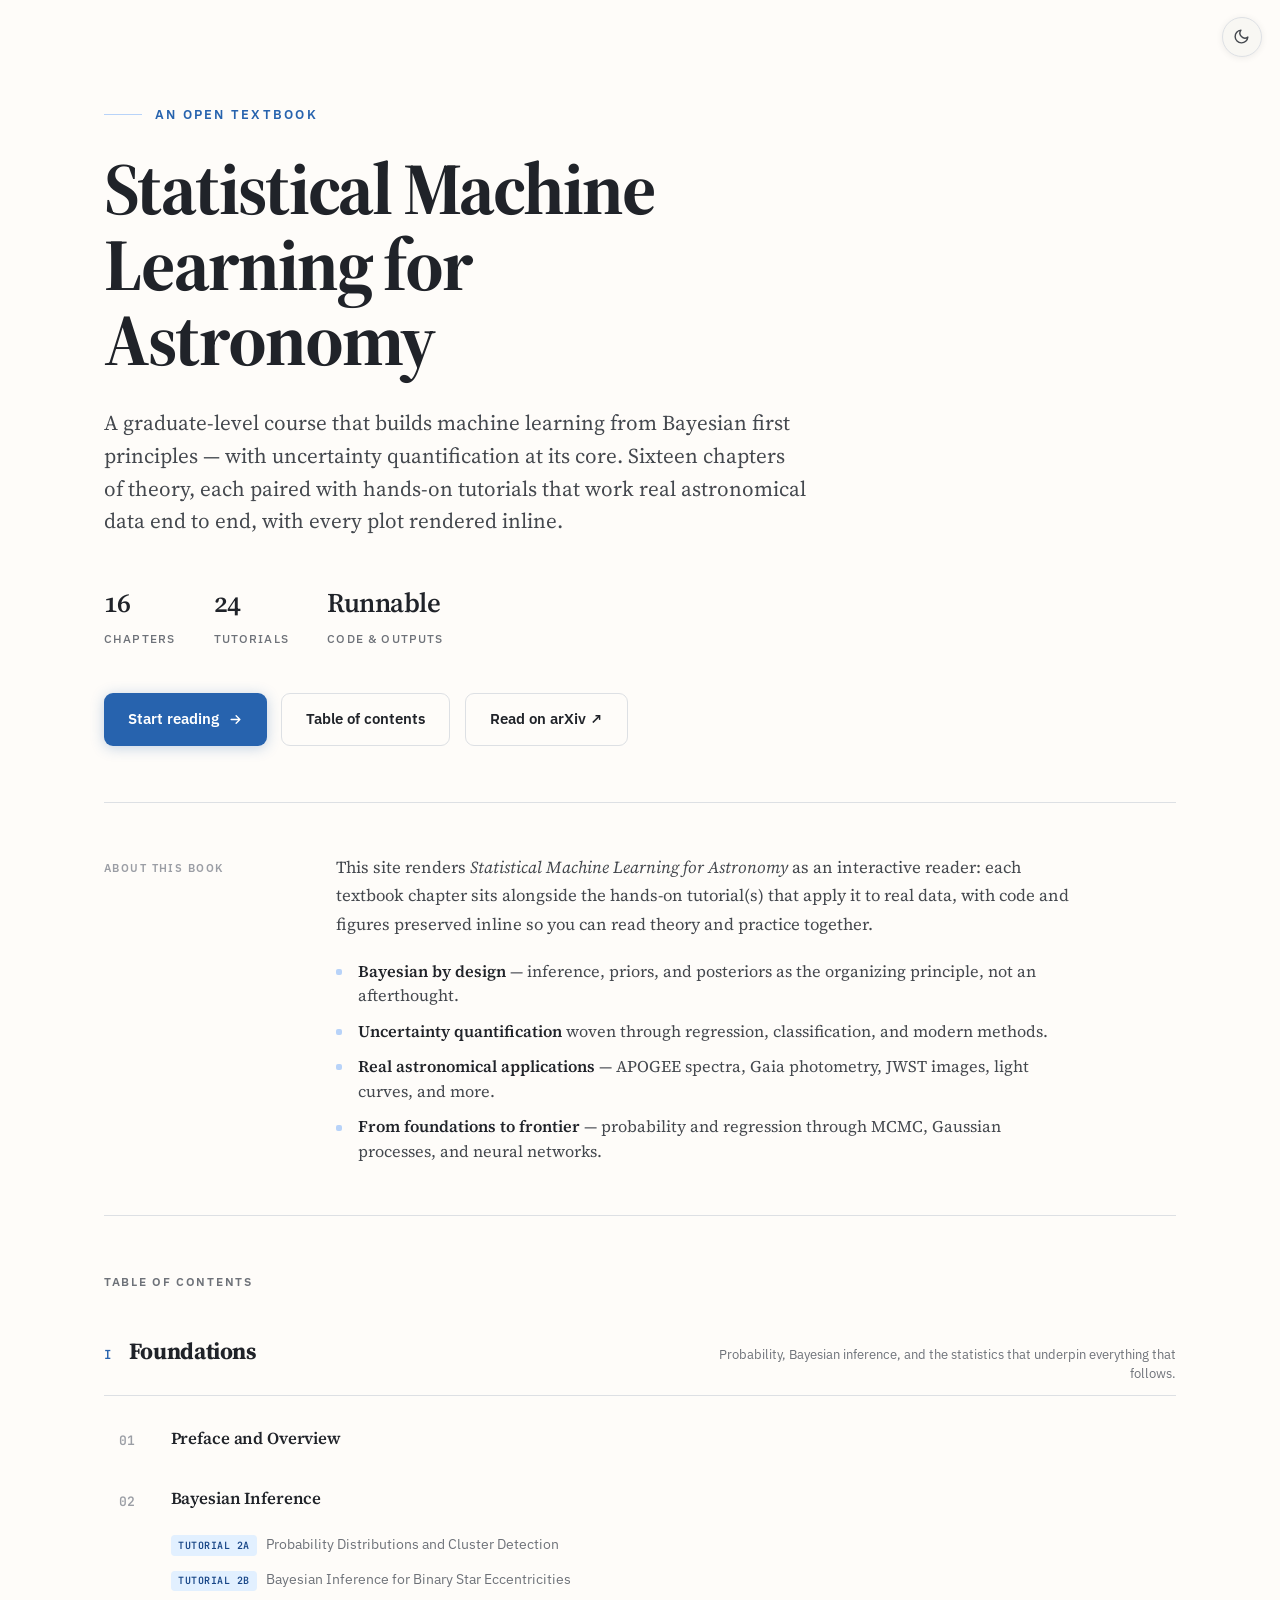
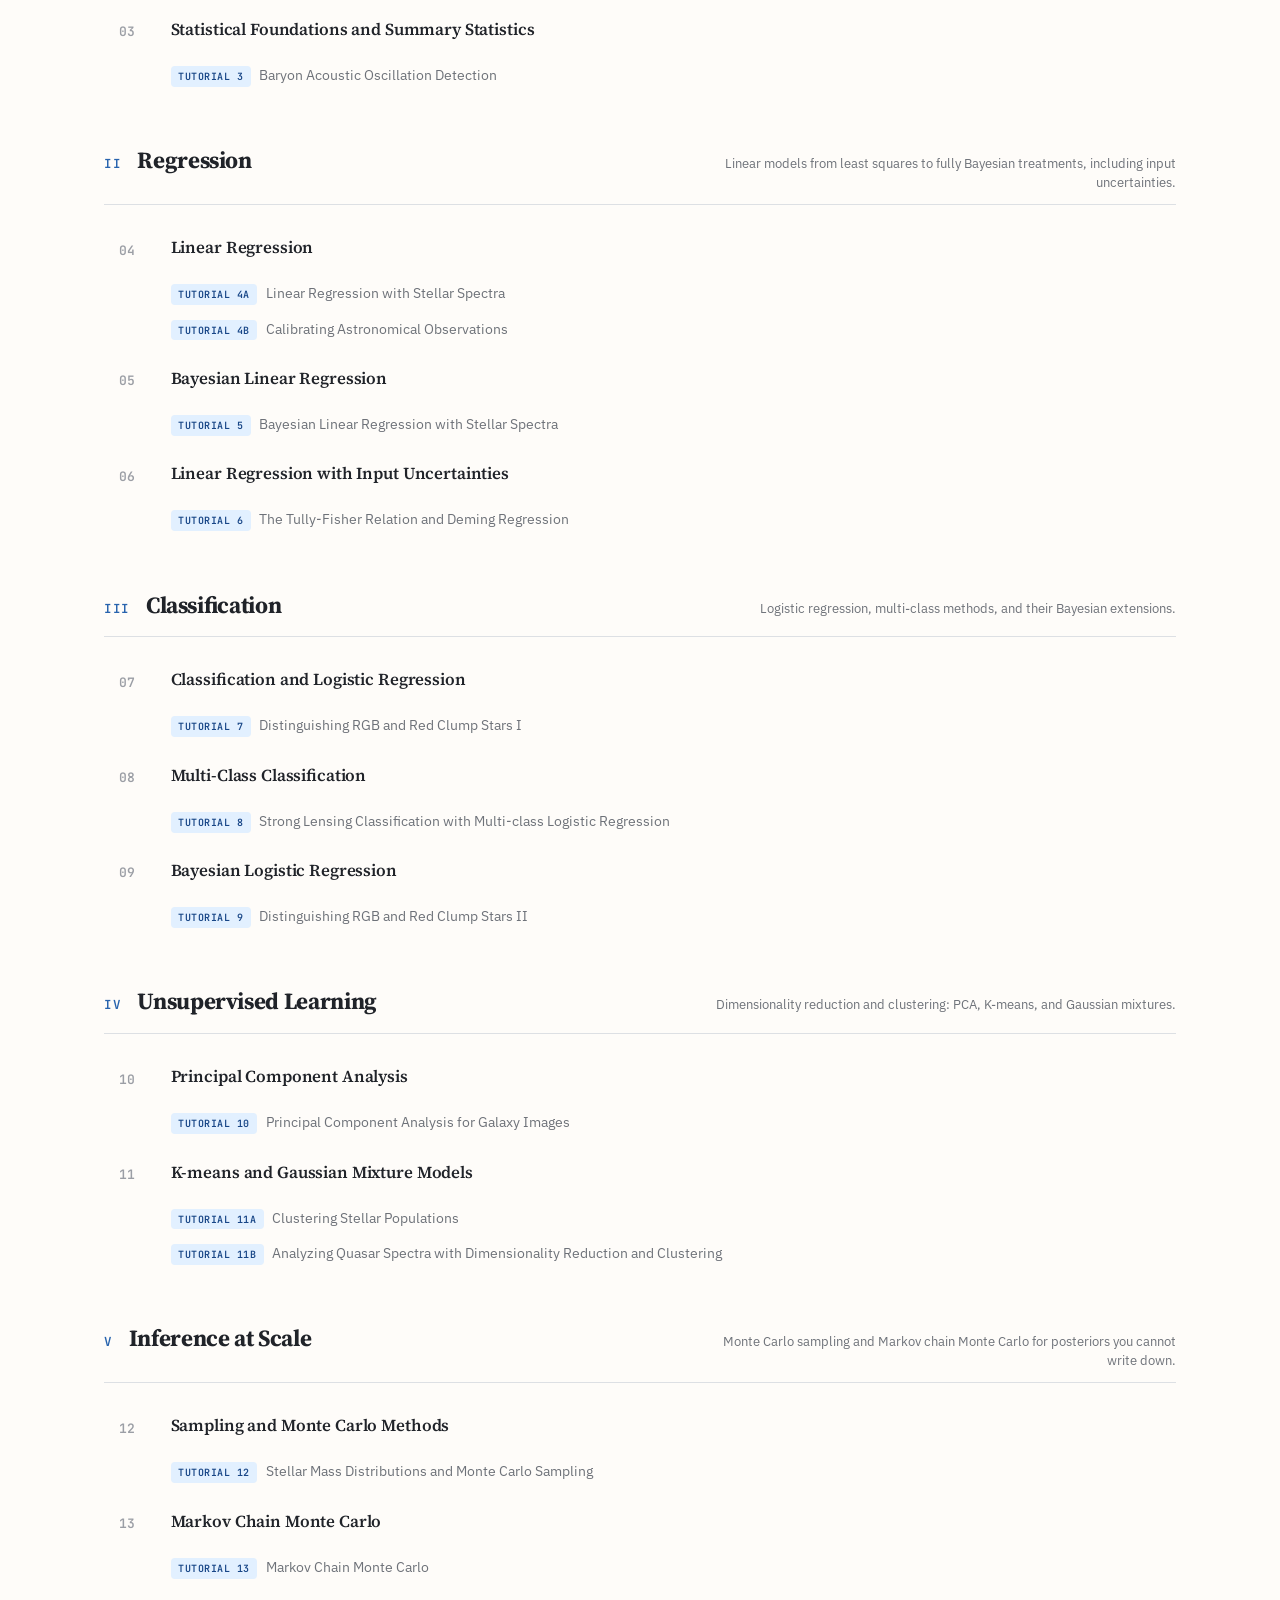
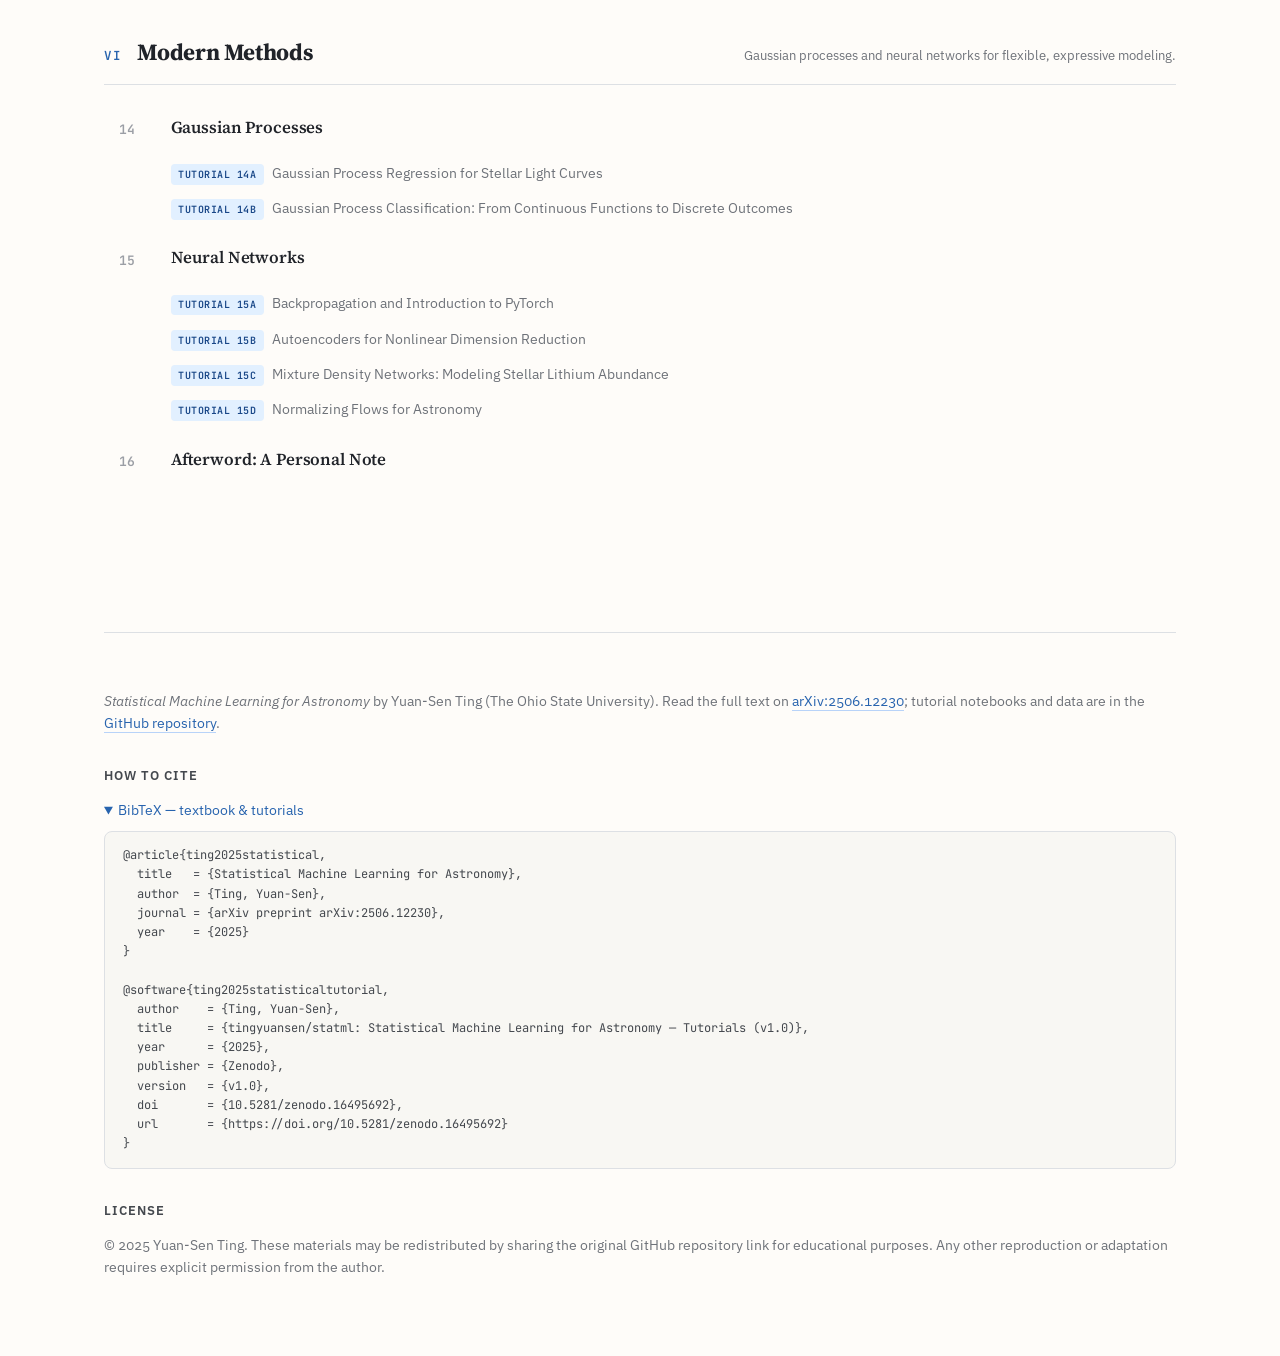
==== docs/index.html @ 48ff7b23 "Add online reader: chapters rendered alongside executed tutorials Render the textbook as an interact" ====
<!DOCTYPE html>
<html lang="en">
<head>
<meta charset="utf-8">
<meta name="viewport" content="width=device-width, initial-scale=1">
<script>(function(){try{var t=localStorage.getItem('stig-theme')||(matchMedia('(prefers-color-scheme:dark)').matches?'dark':'light');document.documentElement.setAttribute('data-theme',t);}catch(e){}})();</script>
<title>Statistical Machine Learning for Astronomy</title>
<link rel="preconnect" href="https://fonts.googleapis.com">
<link rel="preconnect" href="https://fonts.gstatic.com" crossorigin>
<link rel="stylesheet" href="assets/style.css">
<style>
  body{ background: var(--paper); }
  .cover{ max-width: 72rem; margin:0 auto; padding: 0 2.5rem; }

  .hero{ padding: 6.5rem 0 3.5rem; border-bottom:1px solid var(--rule); }
  .hero-eyebrow{ font-family:var(--font-sans); font-size:12.5px; font-weight:600; letter-spacing:.18em; text-transform:uppercase; color:var(--accent); margin:0 0 1.6rem; display:flex; gap:.8rem; align-items:center; }
  .hero-eyebrow .line{ width:38px; height:1.5px; background:var(--accent-line); }
  .hero h1{ font-size: clamp(2.6rem, 6vw, 4.6rem); line-height:1.03; font-weight:700; letter-spacing:-.028em; margin:0; max-width:18ch; }
  .hero .lede{ font-size: clamp(1.1rem, 1.7vw, 1.32rem); line-height:1.55; color:var(--ink-soft); max-width:44rem; margin:1.8rem 0 0; }
  .hero-meta{ display:flex; flex-wrap:wrap; gap:2.4rem; margin-top:2.6rem; font-family:var(--font-sans); }
  .hero-meta .stat .v{ font-size:1.7rem; font-weight:600; letter-spacing:-.02em; color:var(--ink); font-family:var(--font-serif); }
  .hero-meta .stat .k{ font-size:11.5px; font-weight:500; letter-spacing:.1em; text-transform:uppercase; color:var(--muted); margin-top:.2rem; }
  .hero-cta{ display:flex; flex-wrap:wrap; gap:.9rem; margin-top:2.8rem; }
  .btn{ font-family:var(--font-sans); font-size:14.5px; font-weight:600; padding:.8rem 1.5rem; border-radius:9px; cursor:pointer; transition:transform .14s, background .14s; text-decoration:none; display:inline-flex; align-items:center; gap:.55rem; }
  .btn-primary{ background:var(--accent); color:#fff; box-shadow:0 2px 14px oklch(0.5 0.135 256 / .28); }
  .btn-primary:hover{ background:var(--accent-deep); color:#fff; transform:translateY(-1px); }
  .btn-ghost{ background:transparent; color:var(--ink); border:1px solid var(--rule); }
  .btn-ghost:hover{ border-color:var(--accent-line); color:var(--accent-deep); }

  .about{ padding:3.2rem 0; border-bottom:1px solid var(--rule); display:grid; grid-template-columns: 12rem 1fr; gap:2.5rem; }
  .about-label{ font-family:var(--font-sans); font-size:11px; font-weight:600; letter-spacing:.13em; text-transform:uppercase; color:var(--faint); padding-top:.3rem; }
  .about p{ margin:0 0 1rem; font-size:1.05rem; color:var(--ink-soft); max-width:46rem; }
  .about p:last-child{ margin-bottom:0; }
  .about-list{ margin:1.2rem 0 0; padding:0; list-style:none; display:grid; gap:.7rem; max-width:46rem; }
  .about-list li{ position:relative; padding-left:1.4rem; font-size:1.02rem; color:var(--ink-soft); line-height:1.5; }
  .about-list li::before{ content:""; position:absolute; left:0; top:.62em; width:6px; height:6px; border-radius:2px; background:var(--accent-line); }
  .about-list strong{ color:var(--ink); font-weight:600; }

  .toc{ padding: 3.5rem 0 6rem; }
  .toc-h{ font-family:var(--font-sans); font-size:12px; font-weight:600; letter-spacing:.14em; text-transform:uppercase; color:var(--muted); margin:0 0 2.5rem; }
  .part{ margin-bottom: 3rem; }
  .part-head{ display:flex; align-items:baseline; gap:1rem; margin-bottom:1.1rem; padding-bottom:.7rem; border-bottom:1px solid var(--rule); }
  .part-num{ font-family:var(--font-mono); font-size:12.5px; font-weight:600; color:var(--accent); letter-spacing:.05em; }
  .part-title{ font-size:1.45rem; font-weight:700; letter-spacing:-.015em; }
  .part-blurb{ font-family:var(--font-sans); font-size:13px; color:var(--muted); margin-left:auto; max-width:30rem; text-align:right; line-height:1.45; }

  .ch-block{ max-width:54rem; margin-bottom:.4rem; }
  .ch-row{ display:grid; grid-template-columns: 2.6rem 1fr; gap:.6rem; align-items:start; padding:.85rem .9rem; border-radius:10px; text-decoration:none; transition:background .14s; border:1px solid transparent; }
  .ch-row:hover{ background:var(--paper-2); border-color:var(--rule); }
  .ch-row .cn{ font-family:var(--font-mono); font-size:13px; font-weight:600; color:var(--faint); padding-top:.15rem; }
  .ch-row:hover .cn{ color:var(--accent); }
  .ch-row .ct{ font-size:1.05rem; font-weight:600; color:var(--ink); line-height:1.25; letter-spacing:-.008em; }
  .tut-row{ display:flex; gap:.55rem; align-items:baseline; margin:.1rem 0 0 3.5rem; padding:.4rem .7rem; border-radius:8px; text-decoration:none; transition:background .14s; }
  .tut-row:hover{ background:var(--paper-2); }
  .tut-row .ti{ font-family:var(--font-mono); font-size:10px; font-weight:600; letter-spacing:.05em; text-transform:uppercase; color:var(--accent-deep); background:var(--accent-soft); padding:.12rem .45rem; border-radius:4px; white-space:nowrap; flex:none; }
  .tut-row .tt{ font-family:var(--font-sans); font-size:13.5px; color:var(--muted); line-height:1.35; }
  .tut-row:hover .tt{ color:var(--ink); }

  footer{ border-top:1px solid var(--rule); padding:2.8rem 0 4rem; font-family:var(--font-sans); font-size:13.5px; color:var(--muted); line-height:1.6; }
  footer h3{ font-family:var(--font-sans); font-size:13px; font-weight:600; letter-spacing:.08em; text-transform:uppercase; color:var(--ink-soft); margin:2rem 0 .8rem; }
  footer a{ border-bottom:1px solid var(--accent-line); }
  footer details summary{ cursor:pointer; color:var(--accent); }
  footer pre{ font-family:var(--font-mono); font-size:12px; background:var(--paper-2); border:1px solid var(--rule); padding:.9rem 1.1rem; border-radius:8px; margin:.6rem 0; white-space:pre-wrap; overflow-x:auto; color:var(--ink-soft); }

  @media (max-width: 820px){
    .cover{ padding:0 1.5rem; }
    .about{ grid-template-columns:1fr; gap:1rem; }
    .part-blurb{ display:none; }
    .hero{ padding:4rem 0 2.5rem; }
    .tut-row{ margin-left:1.5rem; }
  }
</style>
</head>
<body>
<div class="cover">

  <section class="hero">
    <p class="hero-eyebrow"><span class="line"></span>An open textbook</p>
    <h1>Statistical Machine Learning for Astronomy</h1>
    <p class="lede">A graduate-level course that builds machine learning from Bayesian first principles — with uncertainty quantification at its core. Sixteen chapters of theory, each paired with hands-on tutorials that work real astronomical data end to end, with every plot rendered inline.</p>
    <div class="hero-meta">
      <div class="stat"><div class="v">16</div><div class="k">Chapters</div></div>
      <div class="stat"><div class="v">24</div><div class="k">Tutorials</div></div>
      <div class="stat"><div class="v">Runnable</div><div class="k">Code &amp; Outputs</div></div>
    </div>
    <div class="hero-cta">
      <a class="btn btn-primary" href="reader.html?ch=1">Start reading
        <svg width="15" height="15" viewBox="0 0 24 24" fill="none" stroke="currentColor" stroke-width="2.2" stroke-linecap="round" stroke-linejoin="round"><path d="M5 12h14M13 6l6 6-6 6"/></svg>
      </a>
      <a class="btn btn-ghost" href="#contents">Table of contents</a>
      <a class="btn btn-ghost" href="https://arxiv.org/abs/2506.12230" target="_blank" rel="noopener">Read on arXiv ↗</a>
    </div>
  </section>

  <section class="about">
    <div class="about-label">About this book</div>
    <div>
      <p>This site renders <em>Statistical Machine Learning for Astronomy</em> as an interactive reader: each textbook chapter sits alongside the hands-on tutorial(s) that apply it to real data, with code and figures preserved inline so you can read theory and practice together.</p>
      <ul class="about-list">
        <li><strong>Bayesian by design</strong> — inference, priors, and posteriors as the organizing principle, not an afterthought.</li>
        <li><strong>Uncertainty quantification</strong> woven through regression, classification, and modern methods.</li>
        <li><strong>Real astronomical applications</strong> — APOGEE spectra, Gaia photometry, JWST images, light curves, and more.</li>
        <li><strong>From foundations to frontier</strong> — probability and regression through MCMC, Gaussian processes, and neural networks.</li>
      </ul>
    </div>
  </section>

  <section class="toc" id="contents">
    <p class="toc-h">Table of Contents</p>
    <div id="tocBody"></div>
  </section>

  <footer>
    <p><em>Statistical Machine Learning for Astronomy</em> by Yuan-Sen Ting (The Ohio State University). Read the full text on <a href="https://arxiv.org/abs/2506.12230" target="_blank" rel="noopener">arXiv:2506.12230</a>; tutorial notebooks and data are in the <a href="https://github.com/tingyuansen/statml" target="_blank" rel="noopener">GitHub repository</a>.</p>

    <h3>How to cite</h3>
    <details open>
      <summary>BibTeX — textbook &amp; tutorials</summary>
      <pre>@article{ting2025statistical,
  title   = {Statistical Machine Learning for Astronomy},
  author  = {Ting, Yuan-Sen},
  journal = {arXiv preprint arXiv:2506.12230},
  year    = {2025}
}

@software{ting2025statisticaltutorial,
  author    = {Ting, Yuan-Sen},
  title     = {tingyuansen/statml: Statistical Machine Learning for Astronomy — Tutorials (v1.0)},
  year      = {2025},
  publisher = {Zenodo},
  version   = {v1.0},
  doi       = {10.5281/zenodo.16495692},
  url       = {https://doi.org/10.5281/zenodo.16495692}
}</pre>
    </details>

    <h3>License</h3>
    <p>© 2025 Yuan-Sen Ting. These materials may be redistributed by sharing the original GitHub repository link for educational purposes. Any other reproduction or adaptation requires explicit permission from the author.</p>
  </footer>

</div>

<script src="assets/book-data.js"></script>
<script>
  let html = '';
  for (const part of window.BOOK.parts) {
    html += `<div class="part">`;
    html += `<div class="part-head"><span class="part-num">${part.name.replace('Part ','')}</span><span class="part-title">${part.title}</span><span class="part-blurb">${part.blurb}</span></div>`;
    for (const c of part.chapters) {
      html += `<div class="ch-block">`;
      html += `<a class="ch-row" href="reader.html?ch=${c.n}"><span class="cn">${String(c.chapter).padStart(2,'0')}</span><span class="ct">${c.title}</span></a>`;
      for (const t of c.tutorials) {
        html += `<a class="tut-row" href="reader.html?ch=${t.n}"><span class="ti">${t.short}</span><span class="tt">${t.title}</span></a>`;
      }
      html += `</div>`;
    }
    html += `</div>`;
  }
  document.getElementById('tocBody').innerHTML = html;
</script>
<script src="assets/theme.js"></script>
</body>
</html>
---- docs/assets/style.css ----
/* ============================================================
   AI/ML for Astrophysics — Textbook design system
   ============================================================ */

@import url('https://fonts.googleapis.com/css2?family=Source+Serif+4:ital,wght@0,400;0,500;0,600;0,700;1,400;1,600&family=IBM+Plex+Sans:wght@400;500;600&family=JetBrains+Mono:wght@400;500;600&display=swap');

:root{
  /* paper + ink */
  --paper:        oklch(0.992 0.004 85);
  --paper-2:      oklch(0.975 0.005 85);
  --paper-sink:   oklch(0.955 0.006 84);
  --ink:          oklch(0.255 0.012 264);
  --ink-soft:     oklch(0.40 0.012 264);
  --muted:        oklch(0.55 0.012 264);
  --faint:        oklch(0.70 0.010 264);
  --rule:         oklch(0.905 0.006 264);
  --rule-soft:    oklch(0.94 0.005 264);

  /* cosmic blue accent */
  --accent:       oklch(0.50 0.135 256);
  --accent-deep:  oklch(0.40 0.12 258);
  --accent-soft:  oklch(0.95 0.03 256);
  --accent-line:  oklch(0.86 0.06 256);

  /* warm secondary (for part tags / highlights) */
  --ember:        oklch(0.58 0.13 52);
  --ember-soft:   oklch(0.95 0.035 62);

  /* code surface (dark slate) */
  --code-bg:      oklch(0.255 0.022 264);
  --code-bg-2:    oklch(0.225 0.022 264);
  --code-ink:     oklch(0.90 0.012 264);
  --code-rule:    oklch(0.36 0.02 264);

  --font-serif: "Source Serif 4", Georgia, 'Times New Roman', serif;
  --font-sans:  "IBM Plex Sans", system-ui, -apple-system, sans-serif;
  --font-mono:  "JetBrains Mono", ui-monospace, 'SF Mono', Menlo, monospace;

  --measure: 46rem;
  --sidebar-w: 19rem;
  --rail-w: 15rem;
}

*{ box-sizing: border-box; }
html{ -webkit-text-size-adjust: 100%; scroll-behavior: smooth; }
body{
  margin:0; background: var(--paper); color: var(--ink);
  font-family: var(--font-serif);
  font-size: 18.5px; line-height: 1.7;
  font-feature-settings: "onum" 1, "kern" 1, "liga" 1;
  -webkit-font-smoothing: antialiased; text-rendering: optimizeLegibility;
}
a{ color: var(--accent); text-decoration: none; }
a:hover{ color: var(--accent-deep); }
::selection{ background: var(--accent-line); }

/* scrollbars */
*::-webkit-scrollbar{ width:10px; height:10px; }
*::-webkit-scrollbar-thumb{ background: oklch(0.85 0.01 264); border-radius:10px; border:2px solid var(--paper); }
*::-webkit-scrollbar-thumb:hover{ background: var(--faint); }

/* ============ App shell ============ */
.app{ display:grid; grid-template-columns: var(--sidebar-w) minmax(0,1fr); min-height:100vh; }

/* ============ Sidebar ============ */
.sidebar{
  position: sticky; top:0; height:100vh; overflow:hidden;
  background: var(--paper-2); border-right:1px solid var(--rule);
  display:flex; flex-direction:column;
}
.sb-head{ padding: 1.5rem 1.4rem 1.1rem; border-bottom:1px solid var(--rule); }
.sb-eyebrow{
  font-family: var(--font-sans); font-size:10.5px; font-weight:600; letter-spacing:.16em;
  text-transform:uppercase; color: var(--accent); margin:0 0 .55rem;
}
.sb-title{ font-size:1.06rem; line-height:1.28; font-weight:700; margin:0; letter-spacing:-.01em; }
.sb-title a{ color: var(--ink); }
.sb-sub{ font-family:var(--font-sans); font-size:11.5px; color:var(--muted); margin:.5rem 0 0; }

.sb-scroll{ overflow-y:auto; flex:1; padding: .9rem .55rem 2.5rem; }
.sb-part{ margin: 0 0 .35rem; }
.sb-part-label{
  font-family: var(--font-sans); font-size:10px; font-weight:600; letter-spacing:.14em; text-transform:uppercase;
  color: var(--faint); padding:.9rem .85rem .35rem; display:flex; gap:.5rem; align-items:baseline;
}
.sb-part-label .pt{ color: var(--ink-soft); }
.sb-link{
  display:flex; gap:.6rem; align-items:baseline; text-decoration:none;
  padding:.34rem .85rem; border-radius:7px; color: var(--ink-soft);
  font-size:14.5px; line-height:1.32; transition: background .12s, color .12s;
}
.sb-link:hover{ background: var(--paper-sink); color: var(--ink); }
.sb-link .num{
  font-family:var(--font-mono); font-size:11px; font-weight:500; color:var(--faint);
  min-width:1.35rem; padding-top:.12rem; flex:none;
}
.sb-link.active{ background: var(--accent-soft); color: var(--accent-deep); font-weight:600; }
.sb-link.active .num{ color: var(--accent); }
/* nested tutorial links under a chapter */
.sb-link.sub{ padding-left:.85rem; font-size:13px; color: var(--muted); }
.sb-link.sub .num{ min-width:1.1rem; color: var(--faint); opacity:.65; }
.sb-link.sub:hover{ color: var(--ink); }
.sb-link.sub.active{ background: var(--accent-soft); color: var(--accent-deep); font-weight:500; }
.sb-link.sub.active .num{ color: var(--accent); opacity:1; }

/* ============ Reading column ============ */
.main{ min-width:0; }
.reader-wrap{
  display:grid; grid-template-columns: minmax(0,1fr) var(--rail-w);
  gap: 3rem; max-width: 78rem; margin:0 auto; padding: 0 3rem;
}
.article{ min-width:0; padding: 4.5rem 0 7rem; }
.article-inner{ max-width: var(--measure); margin:0 auto; }

/* chapter header */
.ch-head{ margin-bottom: 2.6rem; }
.ch-kicker{
  font-family:var(--font-sans); font-size:12px; font-weight:600; letter-spacing:.13em;
  text-transform:uppercase; color: var(--accent); display:flex; gap:.7rem; align-items:center;
}
.ch-kicker .dot{ width:4px; height:4px; border-radius:50%; background:var(--accent-line); }
.ch-kicker .pt{ color: var(--muted); }
.ch-title{
  font-size: clamp(2rem, 4.4vw, 3rem); line-height:1.08; font-weight:700; letter-spacing:-.022em;
  margin:.85rem 0 .1rem;
}
.ch-byline{
  font-family:var(--font-sans); font-size:14px; color:var(--muted); margin-top:1.1rem;
  display:flex; flex-wrap:wrap; align-items:baseline; gap:.5rem .7rem;
}
.ch-byline .lect{ color: var(--ink); font-weight:500; }
.ch-byline .sep{ color: var(--faint); }
.ch-byline .dl{ font-family:var(--font-sans); font-size:12.5px; color:var(--accent); border-bottom:1px solid var(--accent-line); }
.ch-rule{ height:1px; background:var(--rule); margin:1.8rem 0 0; }

/* ============ Prose ============ */
.prose{ font-size: 18.5px; }
.prose > *:first-child{ margin-top:0; }
.prose p{ margin: 1.15rem 0; text-wrap: pretty; }
.prose h1{ font-size:2rem; }
.prose h2{
  font-size: 1.62rem; font-weight:700; letter-spacing:-.018em; line-height:1.18;
  margin: 3rem 0 1rem; padding-top:1.6rem; border-top:1px solid var(--rule-soft); scroll-margin-top: 1.5rem;
}
.prose h2:first-of-type{ border-top:none; padding-top:0; }
.prose h3{ font-size:1.28rem; font-weight:600; letter-spacing:-.012em; margin:2.1rem 0 .7rem; scroll-margin-top:1.5rem; }
.prose h4{ font-family:var(--font-sans); font-size:1.0rem; font-weight:600; margin:1.7rem 0 .5rem; color:var(--ink); }
.prose strong{ font-weight:600; color: var(--ink); }
.prose em{ font-style:italic; }
.prose a{ text-decoration:none; border-bottom:1px solid var(--accent-line); }
.prose a:hover{ border-bottom-color: var(--accent); }

.prose ul, .prose ol{ margin:1.1rem 0; padding-left:1.5rem; }
.prose li{ margin:.42rem 0; padding-left:.3rem; }
.prose li::marker{ color: var(--faint); }
.prose ul li::marker{ color: var(--accent-line); }

.prose blockquote{
  margin:1.6rem 0; padding:.3rem 0 .3rem 1.4rem; border-left:3px solid var(--accent-line);
  color: var(--ink-soft); font-style: italic;
}
.prose blockquote p{ margin:.5rem 0; }
.prose hr{ border:none; height:1px; background:var(--rule); margin:2.6rem 0; }

.prose img{ max-width:100%; height:auto; display:block; margin:1.6rem auto; border-radius:6px; }
.prose figure{ margin:1.8rem 0; }
.prose figcaption, .fig-cap{
  font-family:var(--font-sans); font-size:13px; color:var(--muted); text-align:center; margin-top:.7rem;
}

/* tables in prose */
.prose table{
  width:100%; border-collapse:collapse; margin:1.7rem 0; font-size:15.5px;
  font-family:var(--font-sans);
}
.prose th, .prose td{ text-align:left; padding:.55rem .8rem; border-bottom:1px solid var(--rule); vertical-align:top; }
.prose thead th{ border-bottom:2px solid var(--ink-soft); font-weight:600; font-size:13px; letter-spacing:.01em; }
.prose tbody tr:hover{ background: var(--paper-2); }

/* inline code */
.prose code, .out-text code{
  font-family:var(--font-mono); font-size:.85em; background: var(--paper-sink);
  border:1px solid var(--rule); padding:.08em .38em; border-radius:5px; color:var(--accent-deep);
  font-feature-settings:"liga" 0;
}

/* learning objectives / callout (auto-detected) */
.callout{
  background: var(--paper-2); border:1px solid var(--rule); border-radius:12px;
  padding:1.3rem 1.5rem; margin:2rem 0;
}
.callout .callout-title{
  font-family:var(--font-sans); font-size:11.5px; font-weight:600; letter-spacing:.12em;
  text-transform:uppercase; color:var(--accent); margin:0 0 .6rem;
}
.callout ul{ margin:.3rem 0; }
.callout p:first-child{ margin-top:0; }
.callout p:last-child{ margin-bottom:0; }

/* ============ Math ============ */
.katex{ font-size:1.04em; }
.katex-display{ margin:1.5rem 0; overflow-x:auto; overflow-y:hidden; padding:.4rem 0; }
.katex-display::-webkit-scrollbar{ height:6px; }

/* ============ Notebook code cells ============ */
.nb-cell{ margin: 1.7rem 0; }
.code-card{
  background: var(--code-bg); border-radius:11px; overflow:hidden;
  border:1px solid oklch(0.30 0.02 264); box-shadow: 0 1px 2px oklch(0.2 0.02 264 / .08), 0 8px 24px oklch(0.2 0.02 264 / .06);
}
.code-top{
  display:flex; align-items:center; justify-content:space-between;
  padding:.5rem .55rem .5rem .9rem; background: var(--code-bg-2); border-bottom:1px solid var(--code-rule);
}
.code-label{
  font-family:var(--font-mono); font-size:11px; font-weight:500; letter-spacing:.04em;
  color: oklch(0.66 0.02 264); display:flex; gap:.55rem; align-items:center;
}
.code-label .lang-dot{ width:8px; height:8px; border-radius:2px; background: var(--accent); opacity:.9; }
.copy-btn{
  font-family:var(--font-sans); font-size:11.5px; font-weight:500; color: oklch(0.72 0.02 264);
  background: oklch(0.32 0.02 264); border:1px solid var(--code-rule); border-radius:6px;
  padding:.28rem .6rem; cursor:pointer; display:flex; gap:.4rem; align-items:center;
  transition: background .14s, color .14s; user-select:none;
}
.copy-btn:hover{ background: oklch(0.38 0.025 264); color: oklch(0.92 0.01 264); }
.copy-btn.copied{ color: oklch(0.85 0.13 150); border-color: oklch(0.45 0.1 150); }
.copy-btn svg{ width:13px; height:13px; }
pre.code-body{
  margin:0; padding:1.05rem 1.15rem; overflow-x:auto; background:transparent;
  font-family:var(--font-mono); font-size:14px; line-height:1.62; color: var(--code-ink);
  font-feature-settings:"liga" 0; tab-size:4;
}
pre.code-body code{ background:none; border:none; padding:0; font-size:inherit; color:inherit; }

/* ============ Notebook outputs ============ */
.nb-out{ margin:.55rem 0 0; padding-left: 1px; }
.out-block{
  margin:.5rem 0; border-left:2px solid var(--rule); padding-left:1rem;
}
.out-label{
  font-family:var(--font-mono); font-size:10.5px; letter-spacing:.05em; color:var(--faint);
  text-transform:uppercase; margin:0 0 .35rem;
}
pre.out-text, pre.out-stream{
  margin:0; padding:.55rem .8rem; background: var(--paper-2); border:1px solid var(--rule-soft);
  border-radius:7px; overflow-x:auto; font-family:var(--font-mono); font-size:12.8px; line-height:1.55;
  color: var(--ink-soft); white-space:pre; font-feature-settings:"liga" 0;
}
pre.out-stream.stderr{ background: oklch(0.97 0.02 28); border-color: oklch(0.9 0.04 28); color: oklch(0.45 0.1 28); }
pre.out-error{
  margin:0; padding:.7rem .85rem; background: oklch(0.97 0.022 25); border:1px solid oklch(0.88 0.05 25);
  border-radius:7px; overflow-x:auto; font-family:var(--font-mono); font-size:12.6px; line-height:1.5;
  color: oklch(0.42 0.12 25); white-space:pre;
}
.out-img{ background: #fff; border:1px solid var(--rule); border-radius:9px; padding:.6rem; display:inline-block; max-width:100%; }
.out-img img{ display:block; max-width:100%; height:auto; margin:0; border-radius:3px; }
.out-html{ overflow-x:auto; font-family:var(--font-sans); font-size:13.5px; }
.out-html table{
  border-collapse:collapse; font-family:var(--font-mono); font-size:12.5px; margin:.3rem 0;
}
.out-html table th, .out-html table td{ border:1px solid var(--rule); padding:.3rem .6rem; text-align:right; }
.out-html table thead th{ background: var(--paper-sink); font-weight:600; }
.out-html .dataframe tbody tr th{ background: var(--paper-2); }

/* ============ Right rail (on this page) ============ */
.rail{ position: sticky; top:0; height:100vh; padding: 4.7rem 0 3rem; overflow-y:auto; }
.rail-inner{ border-left:1px solid var(--rule); padding-left:1.4rem; }
.rail-title{
  font-family:var(--font-sans); font-size:10.5px; font-weight:600; letter-spacing:.13em;
  text-transform:uppercase; color:var(--faint); margin:0 0 .9rem;
}
.rail a{
  display:block; font-family:var(--font-sans); font-size:13px; line-height:1.4; color:var(--muted);
  padding:.28rem 0; border-left:2px solid transparent; margin-left:-1.4rem; padding-left:1.4rem;
  transition: color .12s, border-color .12s;
}
.rail a:hover{ color:var(--ink); }
.rail a.h3{ padding-left:2.3rem; font-size:12.5px; color:var(--faint); }
.rail a.active{ color:var(--accent-deep); border-left-color:var(--accent); font-weight:500; }

/* ============ Chapter footer nav ============ */
.ch-nav{ display:grid; grid-template-columns:1fr 1fr; gap:1rem; margin-top:4rem; padding-top:2rem; border-top:1px solid var(--rule); }
.ch-nav a{
  display:flex; flex-direction:column; gap:.3rem; padding:1.1rem 1.3rem; border:1px solid var(--rule);
  border-radius:11px; background:var(--paper-2); transition: border-color .14s, background .14s, transform .14s;
}
.ch-nav a:hover{ border-color:var(--accent-line); background:#fff; transform:translateY(-1px); }
.ch-nav .dir{ font-family:var(--font-sans); font-size:11px; font-weight:600; letter-spacing:.1em; text-transform:uppercase; color:var(--muted); }
.ch-nav .nm{ font-size:15.5px; font-weight:600; color:var(--ink); line-height:1.25; }
.ch-nav a.next{ text-align:right; align-items:flex-end; }
.ch-nav a.disabled{ visibility:hidden; }

/* loading */
.loading{ display:flex; flex-direction:column; align-items:center; justify-content:center; min-height:60vh; color:var(--muted); gap:1rem; }
.spinner{ width:26px; height:26px; border:2.5px solid var(--rule); border-top-color:var(--accent); border-radius:50%; animation:spin .8s linear infinite; }
@keyframes spin{ to{ transform:rotate(360deg); } }

/* mobile menu button + scrim — hidden on desktop (must not occupy a grid cell) */
.menu-btn{ display:none; }
.scrim{ display:none; }

/* ============ Responsive ============ */
@media (max-width: 1180px){
  .reader-wrap{ grid-template-columns: minmax(0,1fr); padding:0 2.2rem; }
  .rail{ display:none; }
}
@media (max-width: 920px){
  :root{ --sidebar-w: 17rem; }
}
@media (max-width: 800px){
  .app{ grid-template-columns: 1fr; }
  .sidebar{
    position:fixed; left:0; top:0; z-index:50; width:min(86vw, 21rem);
    transform:translateX(-102%); transition:transform .26s ease; box-shadow: 0 0 50px oklch(0.2 0.02 264 / .2);
  }
  .app.nav-open .sidebar{ transform:translateX(0); }
  .scrim{ display:block; position:fixed; inset:0; background:oklch(0.2 0.02 264 / .35); opacity:0; pointer-events:none; transition:opacity .26s; z-index:40; }
  .app.nav-open .scrim{ opacity:1; pointer-events:auto; }
  .menu-btn{
    display:flex; position:fixed; top:1rem; left:1rem; z-index:30; align-items:center; gap:.5rem;
    font-family:var(--font-sans); font-size:13px; font-weight:600; color:var(--ink);
    background:var(--paper); border:1px solid var(--rule); border-radius:9px; padding:.5rem .8rem; cursor:pointer;
    box-shadow:0 2px 10px oklch(0.2 0.02 264 / .08);
  }
  .article{ padding:4rem 0 5rem; }
  .reader-wrap{ padding:0 1.4rem; }
  body{ font-size:17.5px; }
  .ch-nav{ grid-template-columns:1fr; }
}

/* ============================================================
   Dark mode — overrides the design-system variables + a few
   hard-coded colours. Toggled via html[data-theme="dark"].
   ============================================================ */
html[data-theme="dark"]{
  --paper:        oklch(0.205 0.012 264);
  --paper-2:      oklch(0.238 0.014 264);
  --paper-sink:   oklch(0.278 0.015 264);
  --ink:          oklch(0.930 0.008 264);
  --ink-soft:     oklch(0.800 0.010 264);
  --muted:        oklch(0.660 0.012 264);
  --faint:        oklch(0.520 0.012 264);
  --rule:         oklch(0.335 0.012 264);
  --rule-soft:    oklch(0.292 0.010 264);
  --accent:       oklch(0.640 0.140 256);
  --accent-deep:  oklch(0.740 0.120 256);
  --accent-soft:  oklch(0.305 0.050 256);
  --accent-line:  oklch(0.450 0.075 256);
  --ember:        oklch(0.740 0.120 55);
  --ember-soft:   oklch(0.330 0.050 55);
  --code-bg:      oklch(0.170 0.014 264);
  --code-bg-2:    oklch(0.140 0.014 264);
  --code-ink:     oklch(0.900 0.012 264);
  --code-rule:    oklch(0.300 0.018 264);
}
html[data-theme="dark"] *::-webkit-scrollbar-thumb{ background: oklch(0.40 0.012 264); border-color: var(--paper); }
html[data-theme="dark"] pre.out-stream.stderr{ background: oklch(0.26 0.045 28); border-color: oklch(0.40 0.06 28); color: oklch(0.82 0.09 28); }
html[data-theme="dark"] .btn-primary{ box-shadow: 0 2px 16px oklch(0.64 0.14 256 / .30); }

/* theme toggle button (injected by assets/theme.js) */
.theme-toggle{
  position:fixed; top:1.05rem; right:1.15rem; z-index:60;
  width:2.5rem; height:2.5rem; border-radius:50%;
  background:var(--paper-2); border:1px solid var(--rule); color:var(--ink-soft);
  display:flex; align-items:center; justify-content:center; cursor:pointer;
  transition:background .15s, color .15s, border-color .15s, transform .15s;
  box-shadow:0 1px 7px oklch(0 0 0 / .07);
}
.theme-toggle:hover{ color:var(--accent); border-color:var(--accent-line); transform:translateY(-1px); }
.theme-toggle svg{ display:block; }
@media (max-width: 820px){ .theme-toggle{ top:.7rem; right:.7rem; width:2.3rem; height:2.3rem; } }

/* lecture-slides embed */
.slides-embed { margin: 0.9rem 0 0.2rem; }
.slides-embed summary { cursor: pointer; font-size: 0.92rem; color: var(--accent, #6ea8fe); user-select: none; }
.slides-frame { margin-top: 0.7rem; }
.slides-frame iframe { width: 100%; aspect-ratio: 16 / 9; border: 0; border-radius: 12px;
  box-shadow: 0 6px 28px rgba(0,0,0,0.35); background: #0a0e16; }
.tag.slides { background: rgba(110,168,254,0.14); }

/* breathing room when a section heading follows a code cell's output */
.nb-cell + .prose > h2:first-child { margin-top: 2.6rem; padding-top: 1.2rem; }
.nb-cell + .prose > h3:first-child { margin-top: 2rem; }
.nb-cell + .prose > p:first-child  { margin-top: 1.5rem; }

/* fenced code blocks that live inside rendered-markdown prose
   (these come from nbconvert's .highlight wrapper, not from a code cell) */
.prose div.highlight,
.prose pre:not(.code-body){
  background: var(--code-bg); color: var(--code-ink); border:1px solid oklch(0.30 0.02 264);
  border-radius:10px; margin:1.4rem 0; overflow:hidden;
}
html[data-theme="dark"] .prose div.highlight,
html[data-theme="dark"] .prose pre:not(.code-body){ border-color: var(--code-rule); }
.prose div.highlight pre{
  margin:0; padding:1rem 1.15rem; background:transparent; border:none; border-radius:0;
  overflow-x:auto; font-family:var(--font-mono); font-size:14px; line-height:1.6; color:var(--code-ink);
  font-feature-settings:"liga" 0; tab-size:4;
}
.prose pre:not(.code-body){ padding:1rem 1.15rem; font-family:var(--font-mono); font-size:14px; line-height:1.6; overflow-x:auto; }
.prose div.highlight pre code,
.prose pre:not(.code-body) code{ background:none; border:none; padding:0; color:inherit; font-size:inherit; }
.prose div.highlight pre span{ color:inherit; }

/* full-width (focus) reading mode */
.focus-btn{ position:fixed; top:1rem; right:4.4rem; z-index:30; display:flex; align-items:center;
  padding:.5rem .6rem; border-radius:10px; border:1px solid var(--rule); background:var(--bg-raise, rgba(127,127,127,.08));
  color:var(--muted); cursor:pointer; }
.focus-btn:hover{ color:var(--ink); border-color:var(--accent-line); }
.app.focus{ grid-template-columns: 1fr; }
.app.focus .sidebar{ display:none; }
.app.focus .reader-wrap{ grid-template-columns: minmax(0,1fr); max-width: none; padding: 0 4.5rem; }
.app.focus .rail{ display:none; }
.app.focus .article-inner{ max-width: none; }
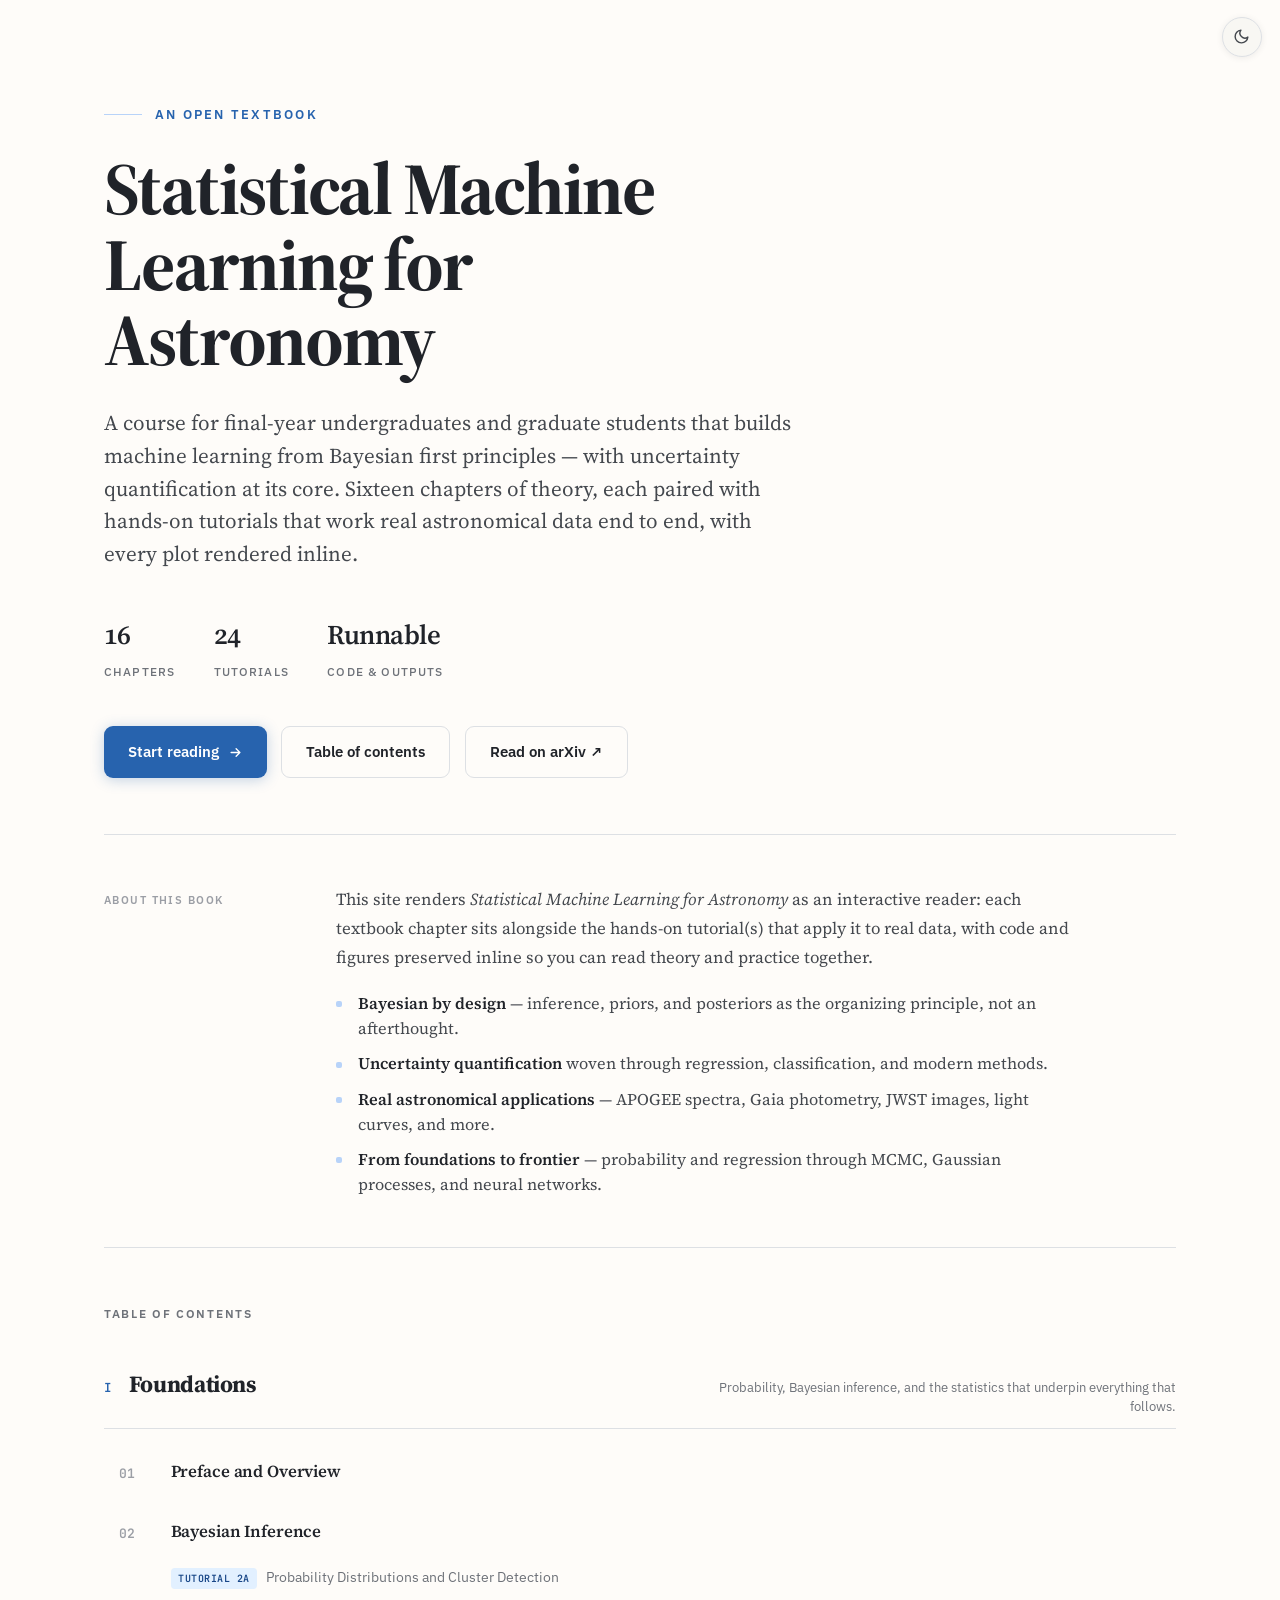
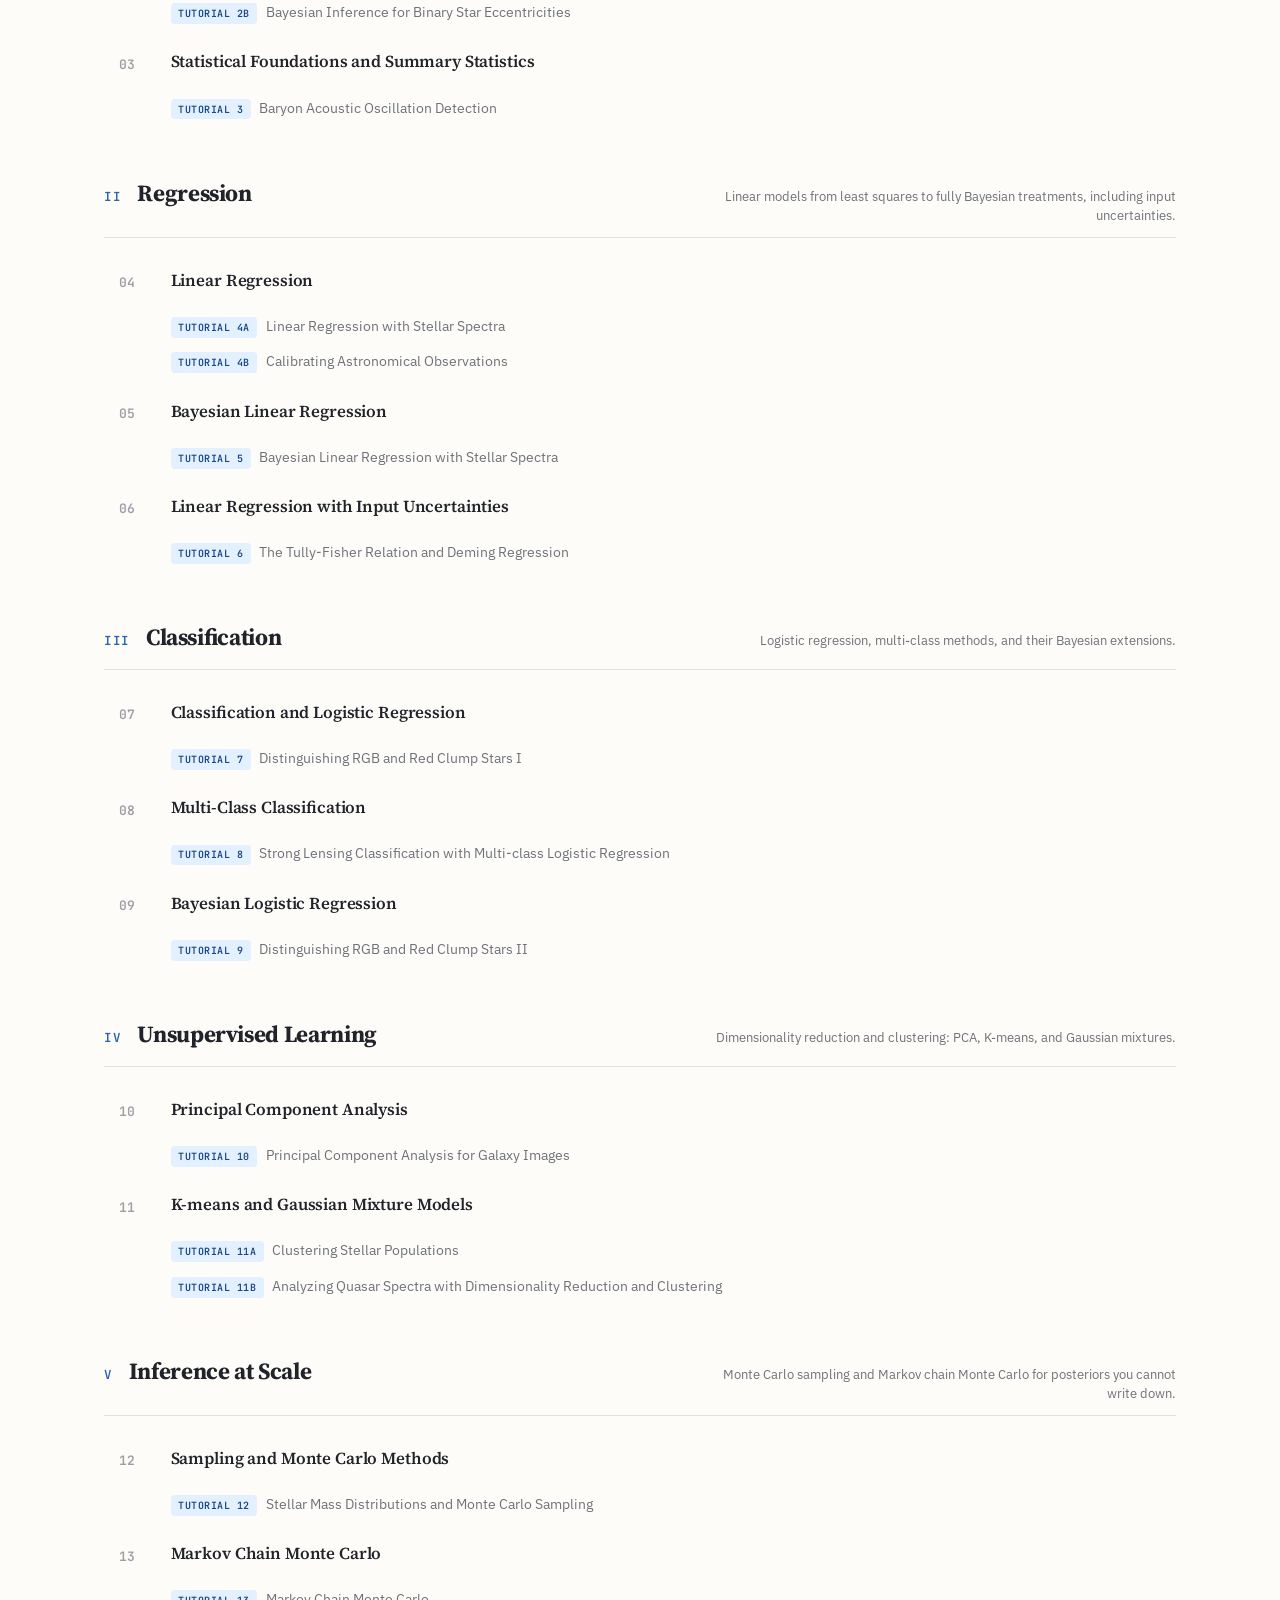
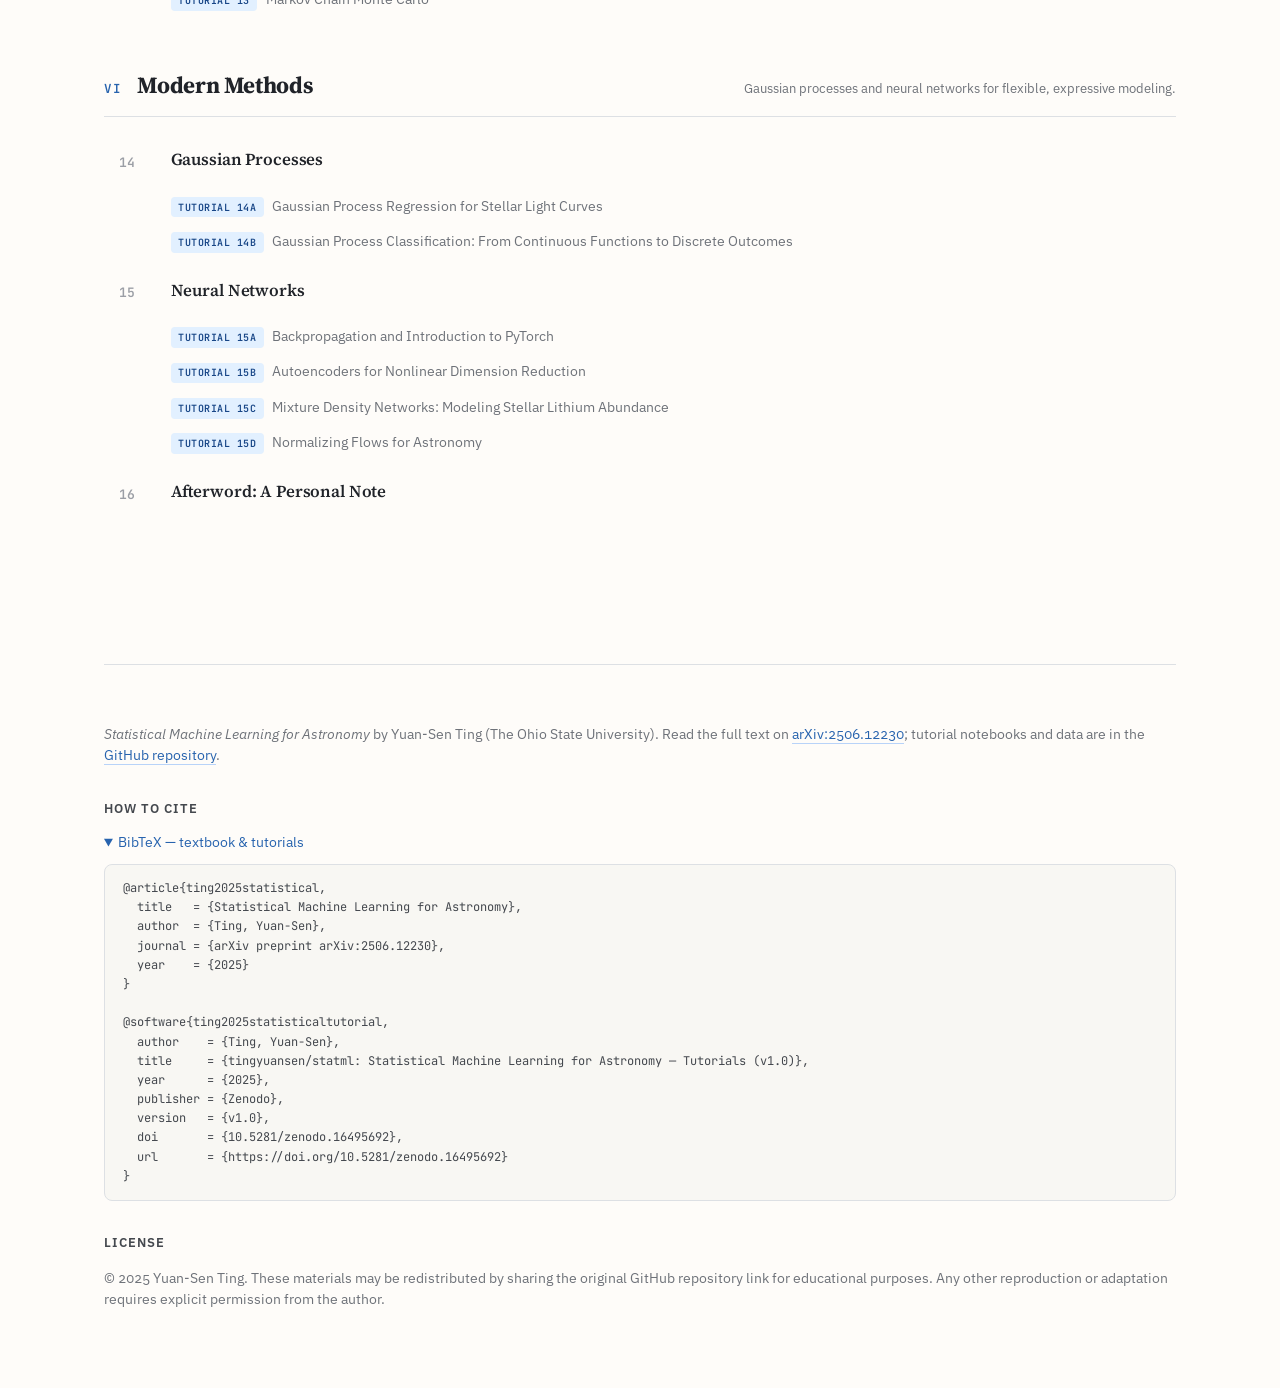
==== commit 5ca21e42: "Reposition as final-year undergraduate / graduate level The course serves a dual audience; describe " ====
--- a/docs/index.html
+++ b/docs/index.html
@@ -77,7 +77,7 @@
   <section class="hero">
     <p class="hero-eyebrow"><span class="line"></span>An open textbook</p>
     <h1>Statistical Machine Learning for Astronomy</h1>
-    <p class="lede">A graduate-level course that builds machine learning from Bayesian first principles — with uncertainty quantification at its core. Sixteen chapters of theory, each paired with hands-on tutorials that work real astronomical data end to end, with every plot rendered inline.</p>
+    <p class="lede">A course for final-year undergraduates and graduate students that builds machine learning from Bayesian first principles — with uncertainty quantification at its core. Sixteen chapters of theory, each paired with hands-on tutorials that work real astronomical data end to end, with every plot rendered inline.</p>
     <div class="hero-meta">
       <div class="stat"><div class="v">16</div><div class="k">Chapters</div></div>
       <div class="stat"><div class="v">24</div><div class="k">Tutorials</div></div>
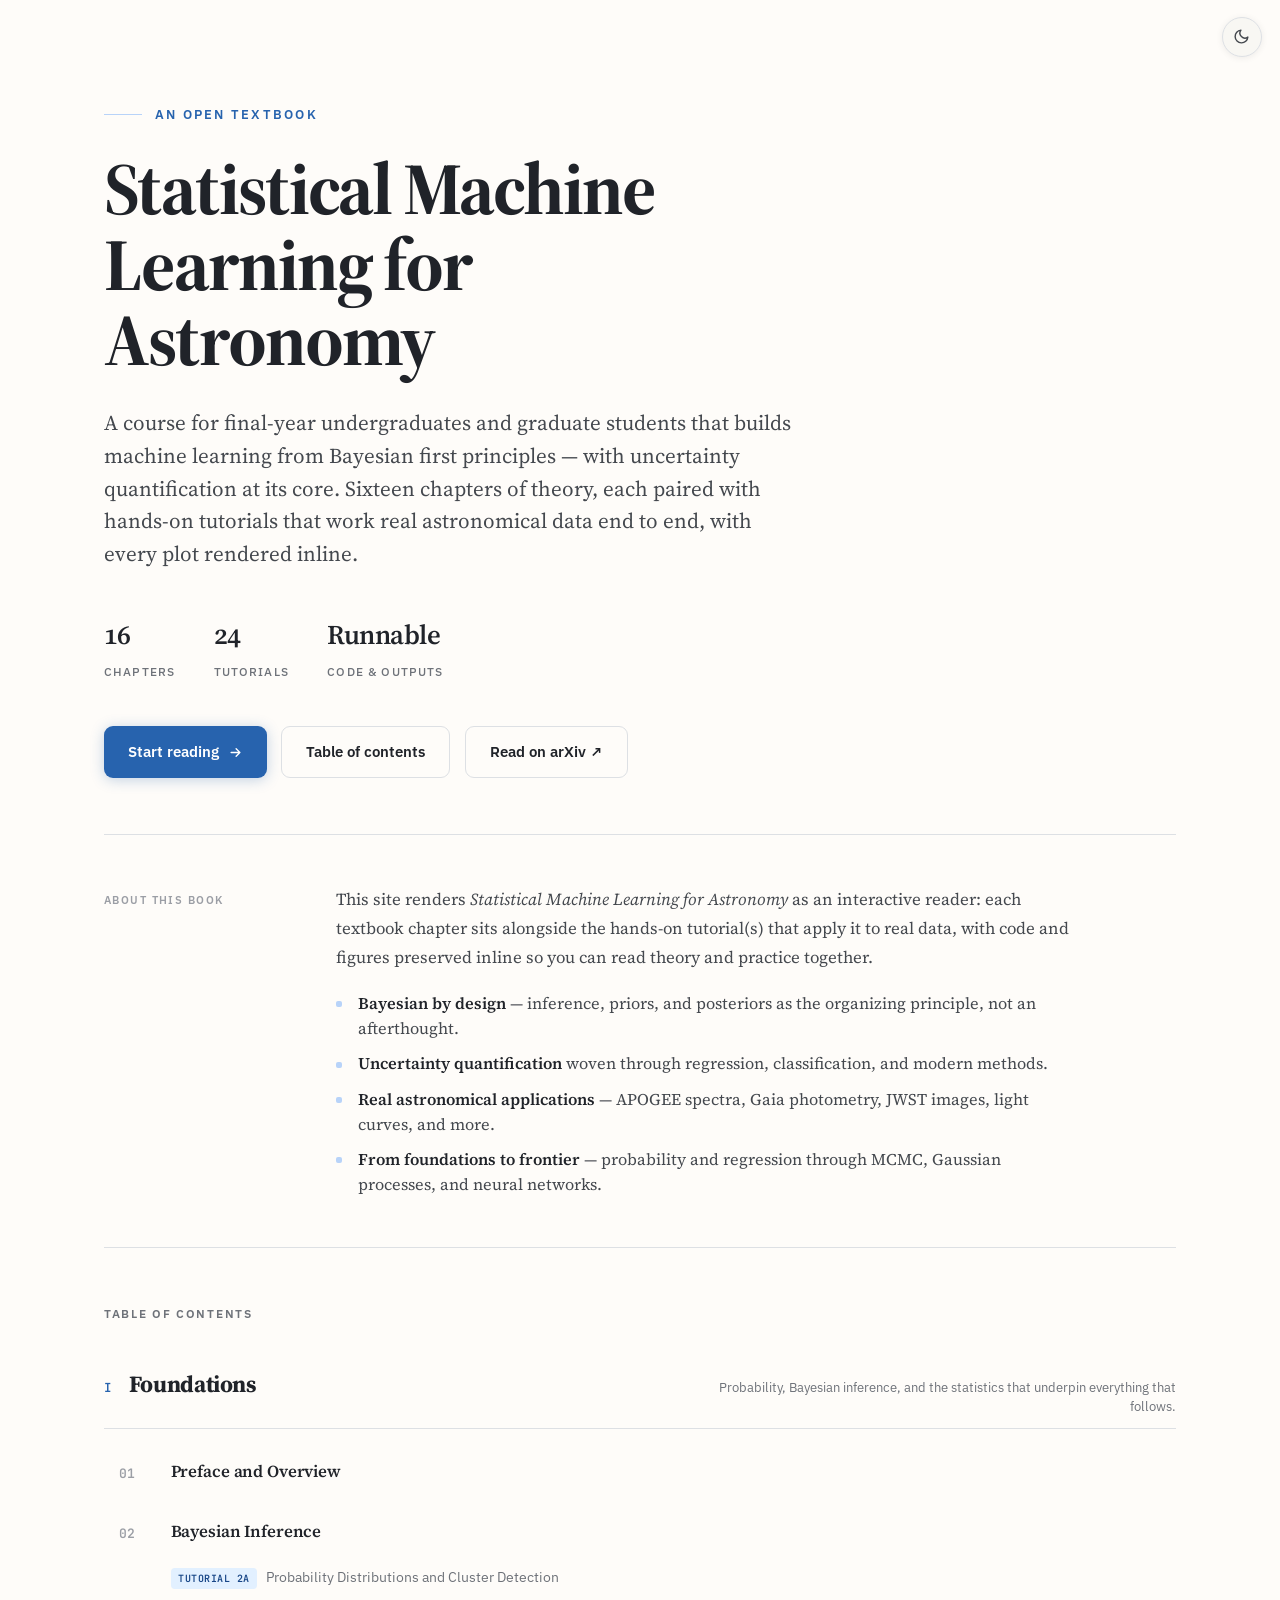
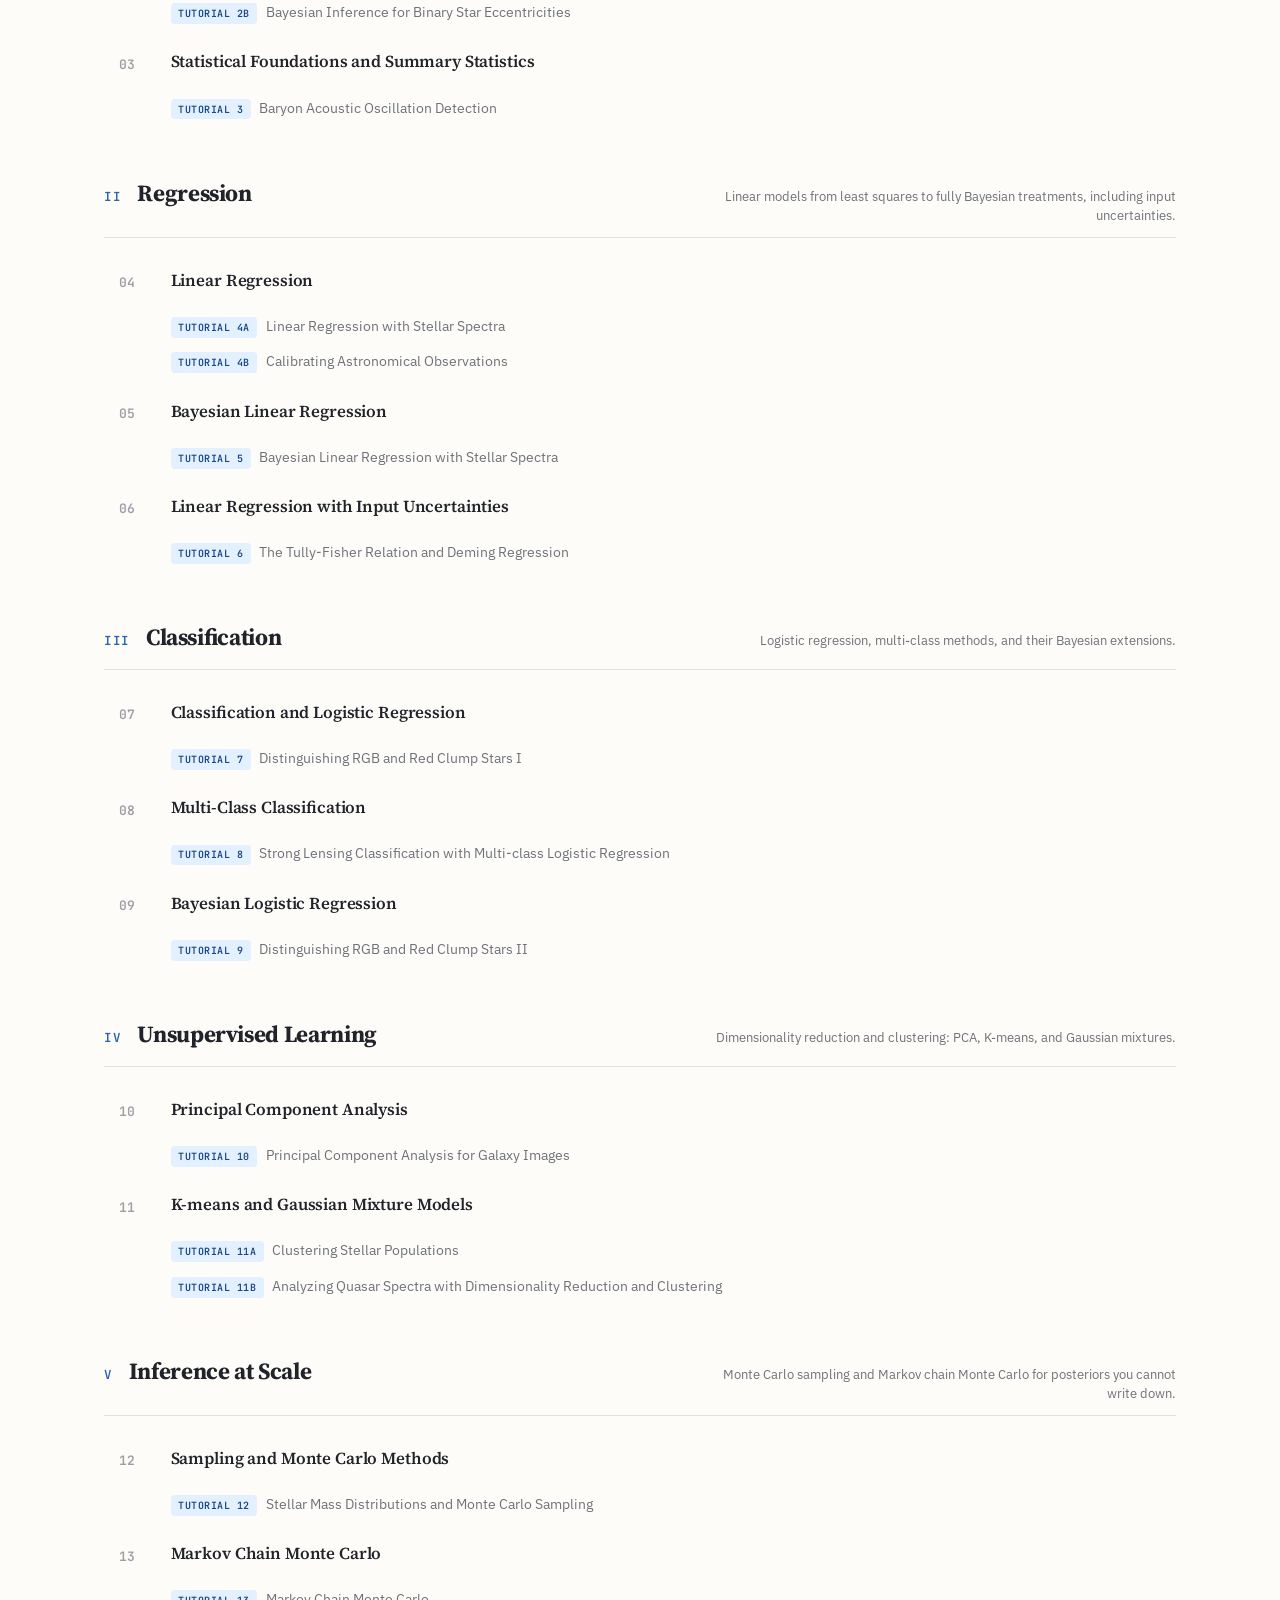
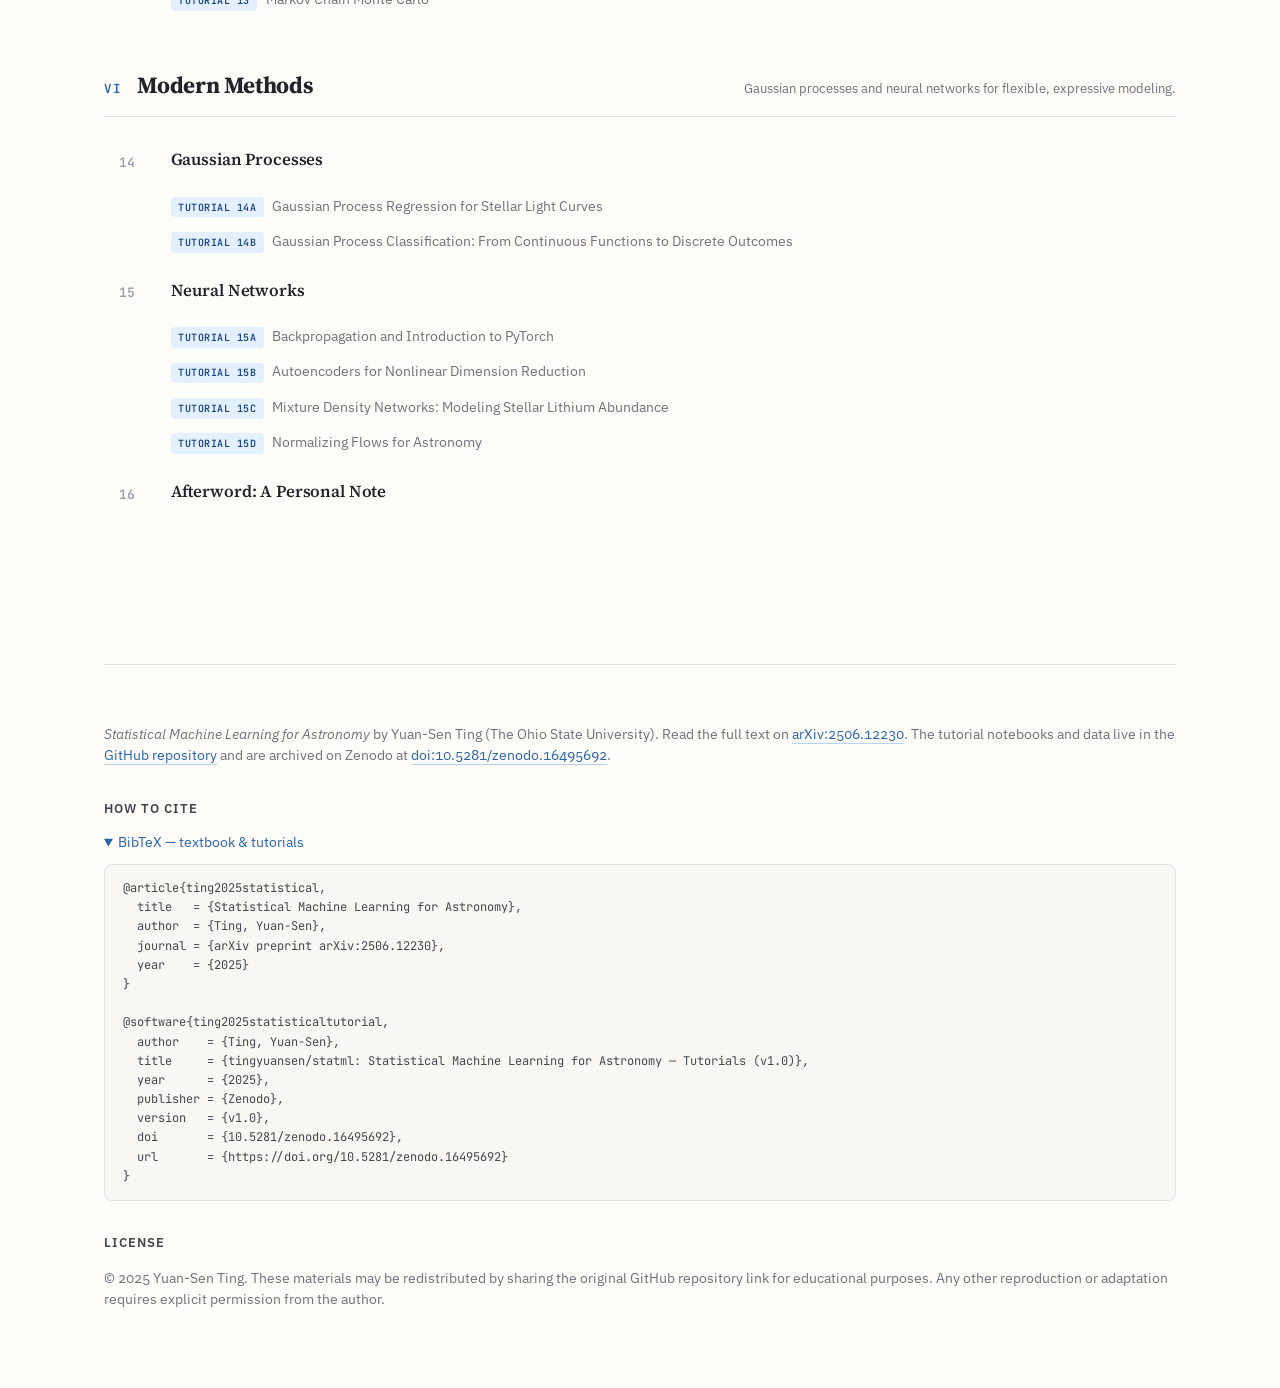
==== commit 1b524844: "Fix sectioning, equation numbering, references, captions across all chapters Reasoned through the co" ====
--- a/docs/index.html
+++ b/docs/index.html
@@ -111,7 +111,7 @@
   </section>
 
   <footer>
-    <p><em>Statistical Machine Learning for Astronomy</em> by Yuan-Sen Ting (The Ohio State University). Read the full text on <a href="https://arxiv.org/abs/2506.12230" target="_blank" rel="noopener">arXiv:2506.12230</a>; tutorial notebooks and data are in the <a href="https://github.com/tingyuansen/statml" target="_blank" rel="noopener">GitHub repository</a>.</p>
+    <p><em>Statistical Machine Learning for Astronomy</em> by Yuan-Sen Ting (The Ohio State University). Read the full text on <a href="https://arxiv.org/abs/2506.12230" target="_blank" rel="noopener">arXiv:2506.12230</a>. The tutorial notebooks and data live in the <a href="https://github.com/tingyuansen/statml" target="_blank" rel="noopener">GitHub repository</a> and are archived on Zenodo at <a href="https://doi.org/10.5281/zenodo.16495692" target="_blank" rel="noopener">doi:10.5281/zenodo.16495692</a>.</p>
 
     <h3>How to cite</h3>
     <details open>
--- a/docs/assets/style.css
+++ b/docs/assets/style.css
@@ -165,8 +165,10 @@
 .prose img{ max-width:100%; height:auto; display:block; margin:1.6rem auto; border-radius:6px; }
 .prose figure{ margin:1.8rem 0; }
 .prose figcaption, .fig-cap{
-  font-family:var(--font-sans); font-size:13px; color:var(--muted); text-align:center; margin-top:.7rem;
-}
+  font-family:var(--font-sans); font-size:14.5px; color:var(--ink-soft); text-align:center;
+  margin-top:.8rem; line-height:1.5; max-width:42rem; margin-left:auto; margin-right:auto;
+}
+.prose figcaption strong{ color:var(--ink); font-weight:600; }
 
 /* tables in prose */
 .prose table{
@@ -384,6 +386,12 @@
 .nb-cell + .prose > h3:first-child { margin-top: 2rem; }
 .nb-cell + .prose > p:first-child  { margin-top: 1.5rem; }
 
+/* references / bibliography (citeproc output) */
+.prose .csl-bib-body{ font-family:var(--font-sans); font-size:15px; line-height:1.55; color:var(--ink-soft); margin-top:1.1rem; }
+.prose .csl-entry{ margin:0 0 .85rem; padding-left:1.6rem; text-indent:-1.6rem; }
+.prose .csl-entry:last-child{ margin-bottom:0; }
+.prose .csl-entry em{ font-style:italic; color:var(--ink); }
+
 /* fenced code blocks that live inside rendered-markdown prose
    (these come from nbconvert's .highlight wrapper, not from a code cell) */
 .prose div.highlight,
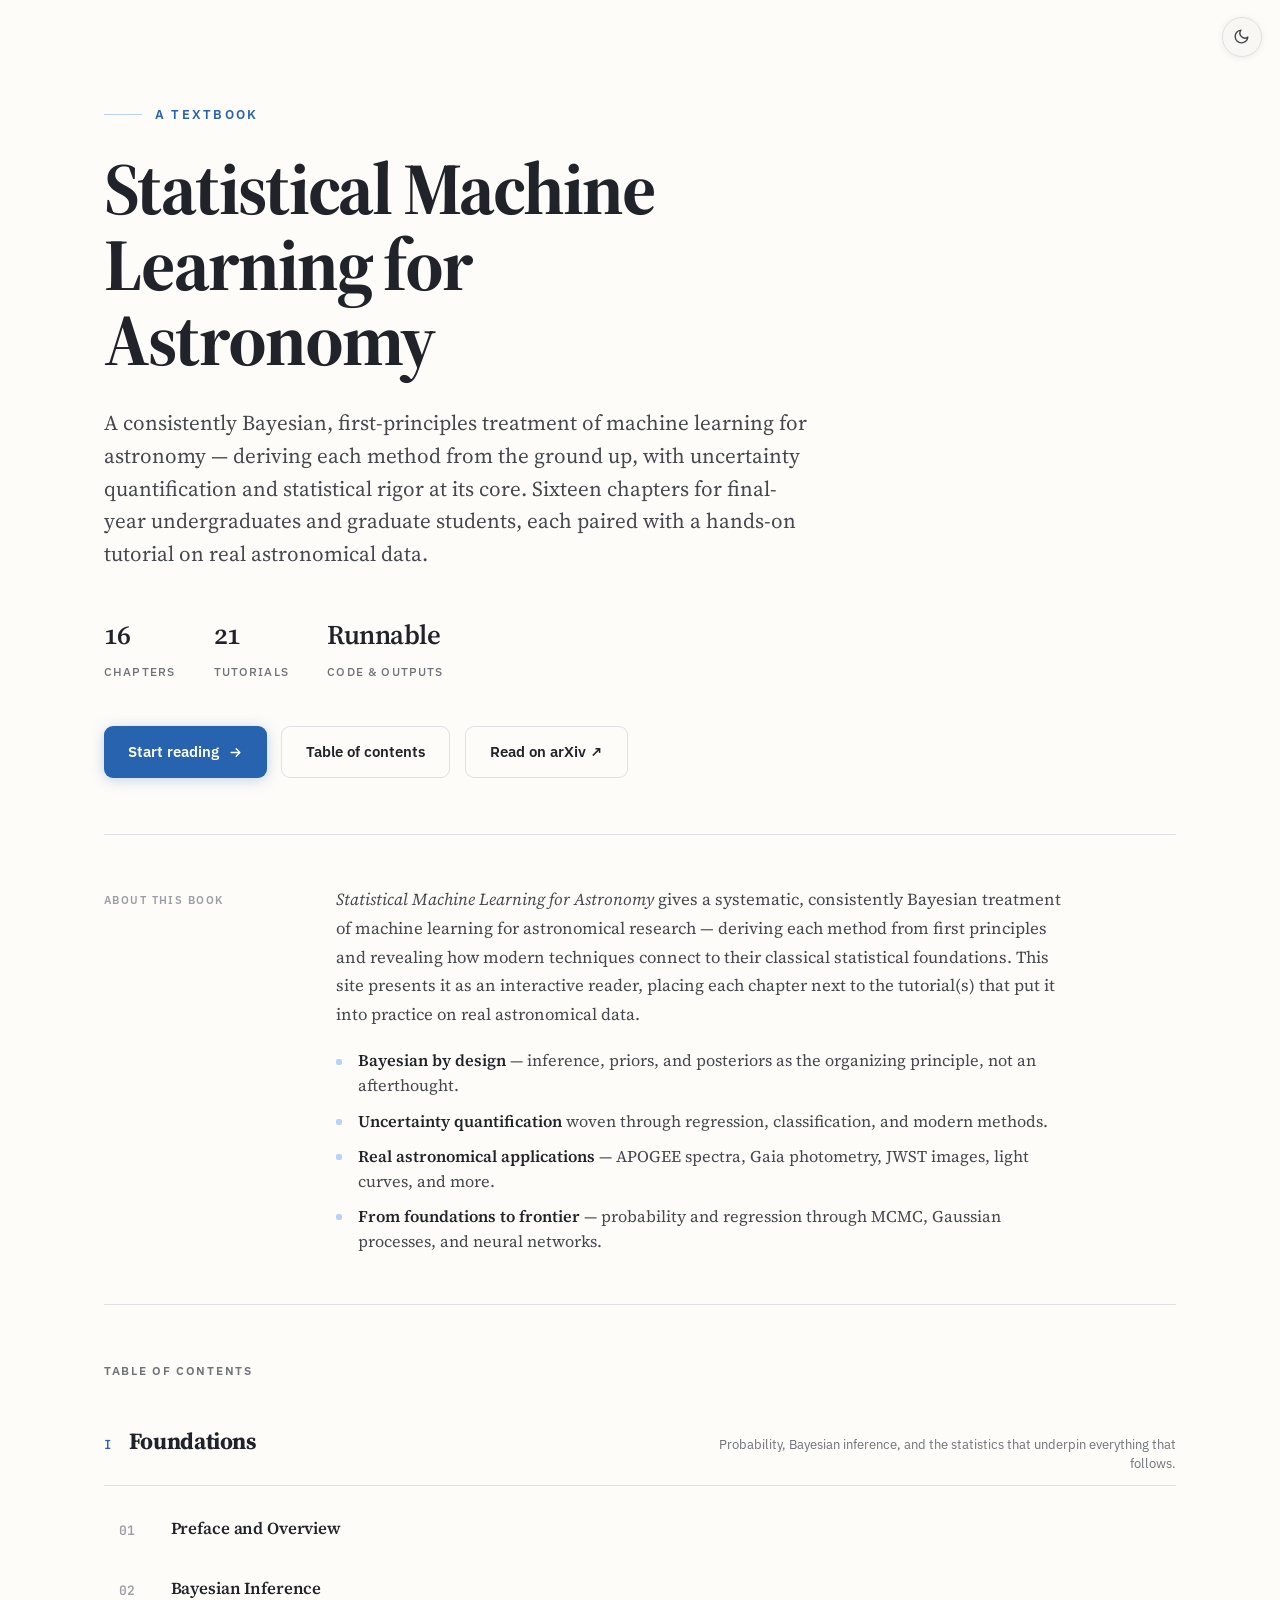
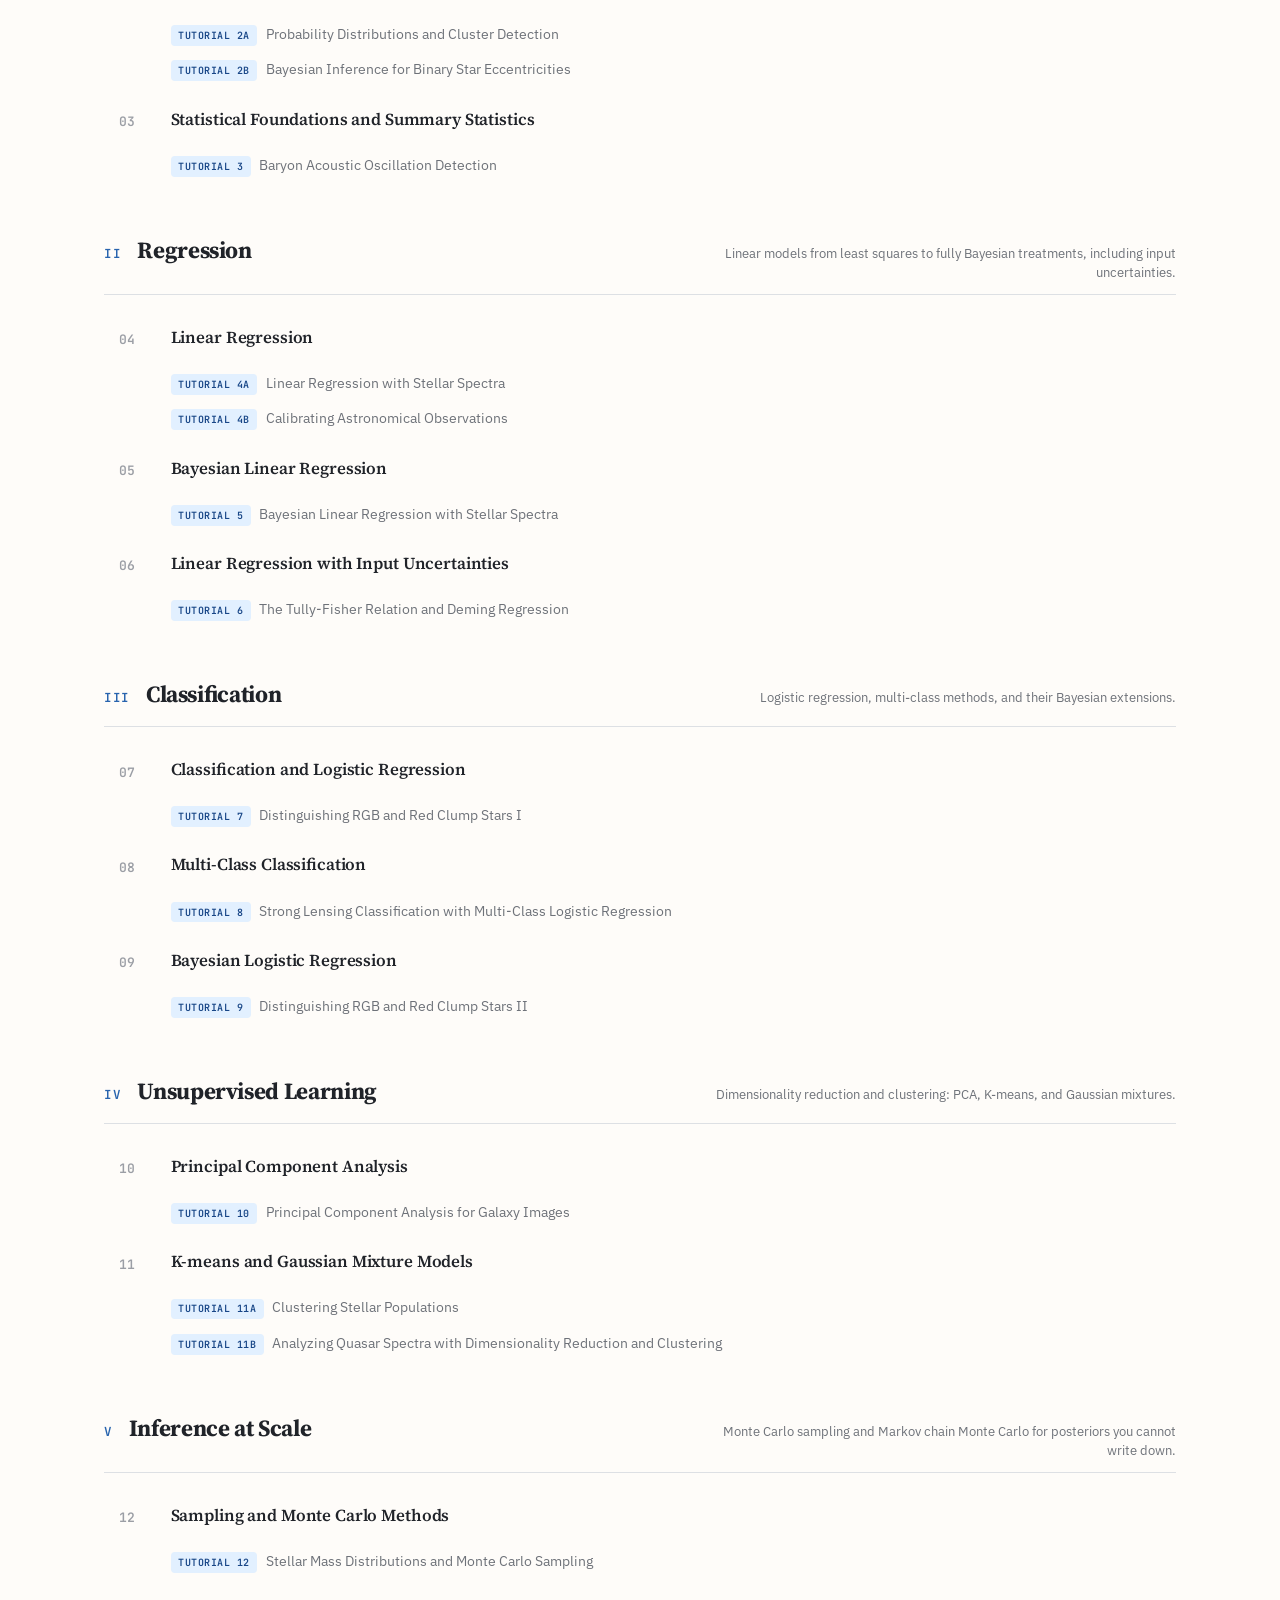
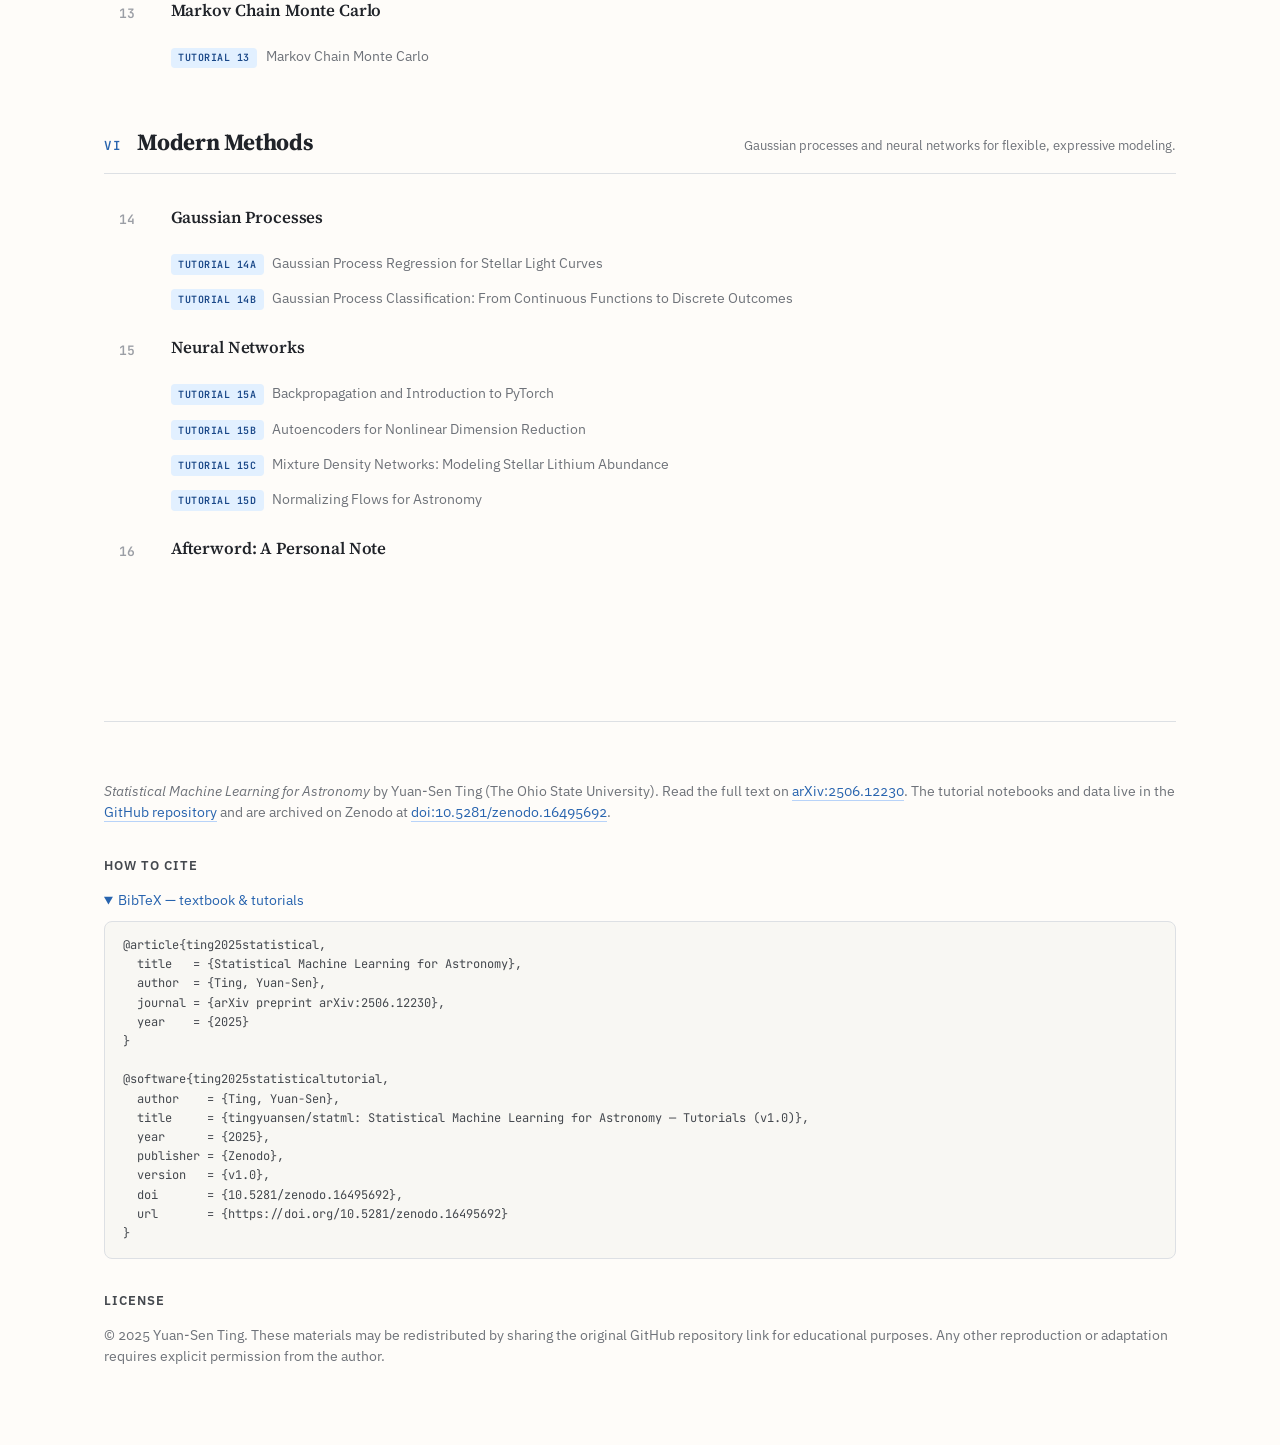
==== commit 58ab921e: "Refine chapter sectioning, headings, and book framing - Heading hierarchy (chapters): context-aware " ====
--- a/docs/index.html
+++ b/docs/index.html
@@ -75,12 +75,12 @@
 <div class="cover">
 
   <section class="hero">
-    <p class="hero-eyebrow"><span class="line"></span>An open textbook</p>
+    <p class="hero-eyebrow"><span class="line"></span>A textbook</p>
     <h1>Statistical Machine Learning for Astronomy</h1>
-    <p class="lede">A course for final-year undergraduates and graduate students that builds machine learning from Bayesian first principles — with uncertainty quantification at its core. Sixteen chapters of theory, each paired with hands-on tutorials that work real astronomical data end to end, with every plot rendered inline.</p>
+    <p class="lede">A consistently Bayesian, first-principles treatment of machine learning for astronomy — deriving each method from the ground up, with uncertainty quantification and statistical rigor at its core. Sixteen chapters for final-year undergraduates and graduate students, each paired with a hands-on tutorial on real astronomical data.</p>
     <div class="hero-meta">
       <div class="stat"><div class="v">16</div><div class="k">Chapters</div></div>
-      <div class="stat"><div class="v">24</div><div class="k">Tutorials</div></div>
+      <div class="stat"><div class="v">21</div><div class="k">Tutorials</div></div>
       <div class="stat"><div class="v">Runnable</div><div class="k">Code &amp; Outputs</div></div>
     </div>
     <div class="hero-cta">
@@ -95,7 +95,7 @@
   <section class="about">
     <div class="about-label">About this book</div>
     <div>
-      <p>This site renders <em>Statistical Machine Learning for Astronomy</em> as an interactive reader: each textbook chapter sits alongside the hands-on tutorial(s) that apply it to real data, with code and figures preserved inline so you can read theory and practice together.</p>
+      <p><em>Statistical Machine Learning for Astronomy</em> gives a systematic, consistently Bayesian treatment of machine learning for astronomical research — deriving each method from first principles and revealing how modern techniques connect to their classical statistical foundations. This site presents it as an interactive reader, placing each chapter next to the tutorial(s) that put it into practice on real astronomical data.</p>
       <ul class="about-list">
         <li><strong>Bayesian by design</strong> — inference, priors, and posteriors as the organizing principle, not an afterthought.</li>
         <li><strong>Uncertainty quantification</strong> woven through regression, classification, and modern methods.</li>
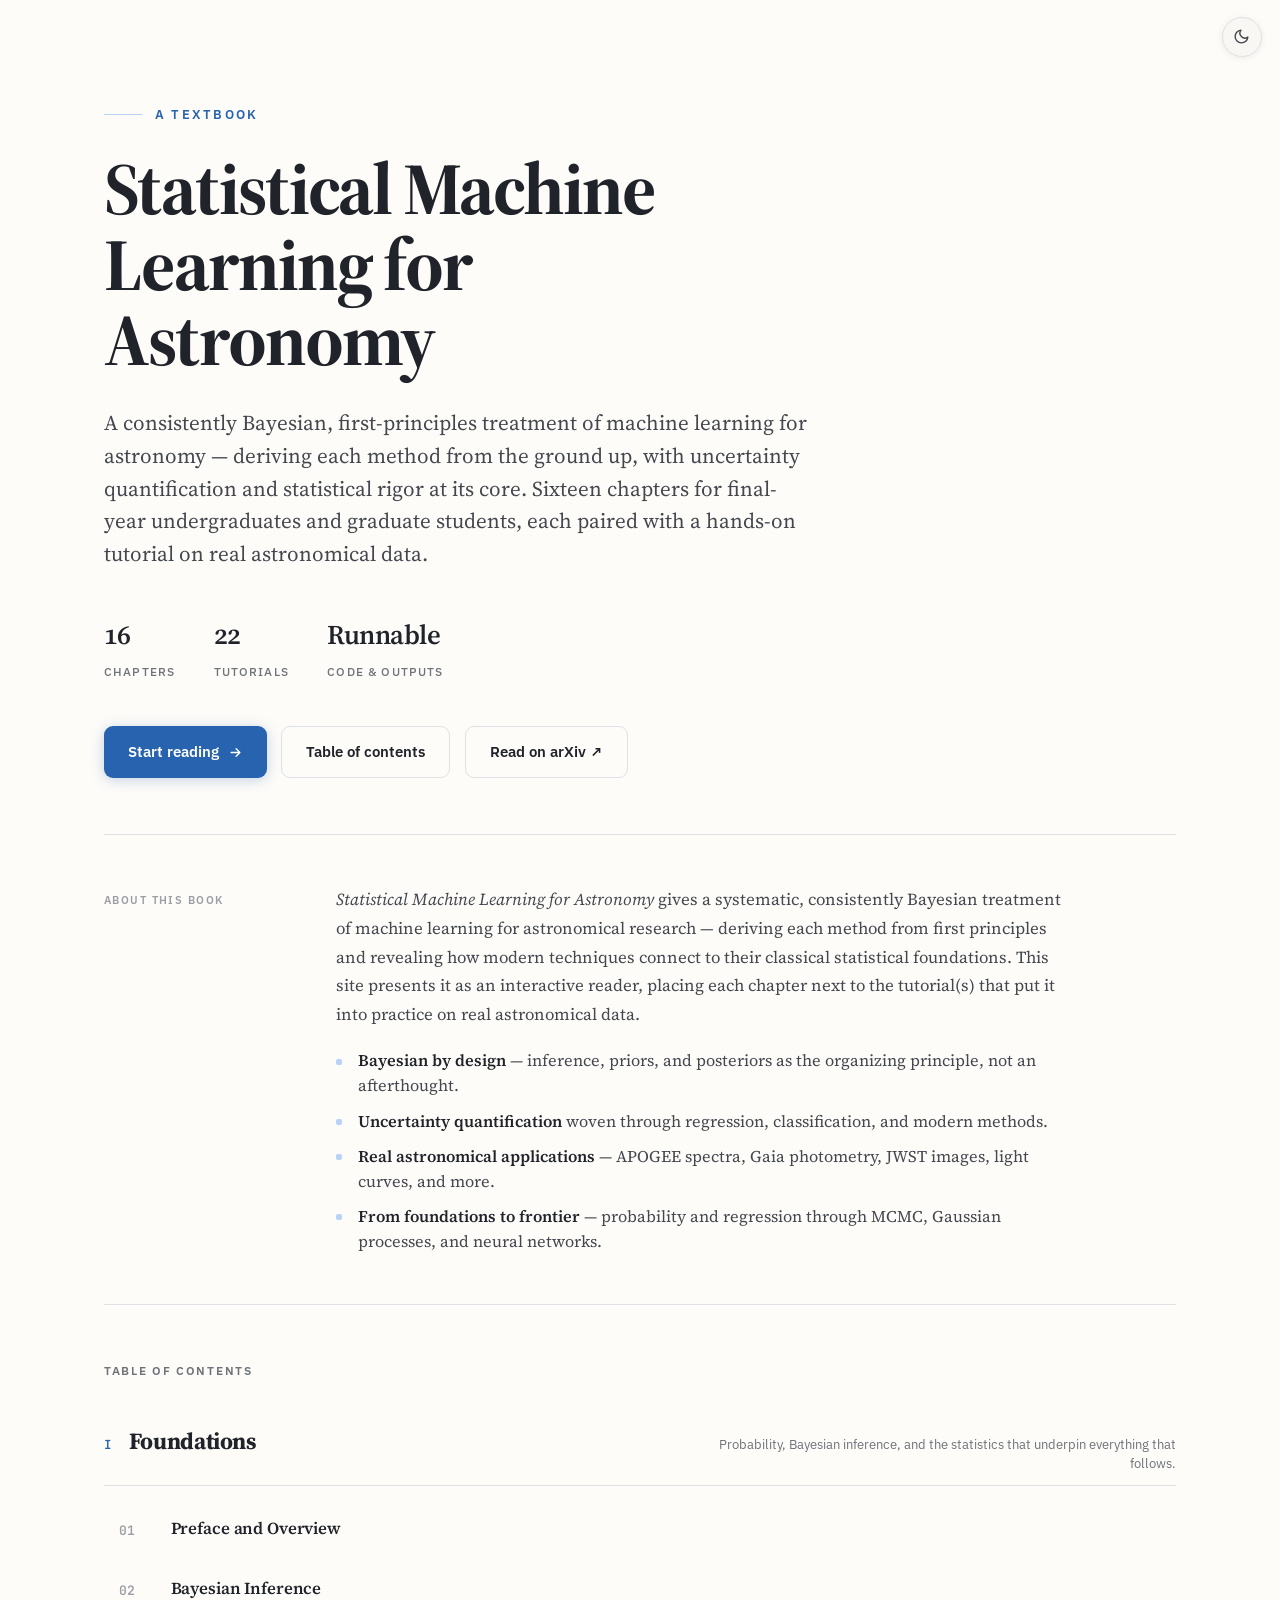
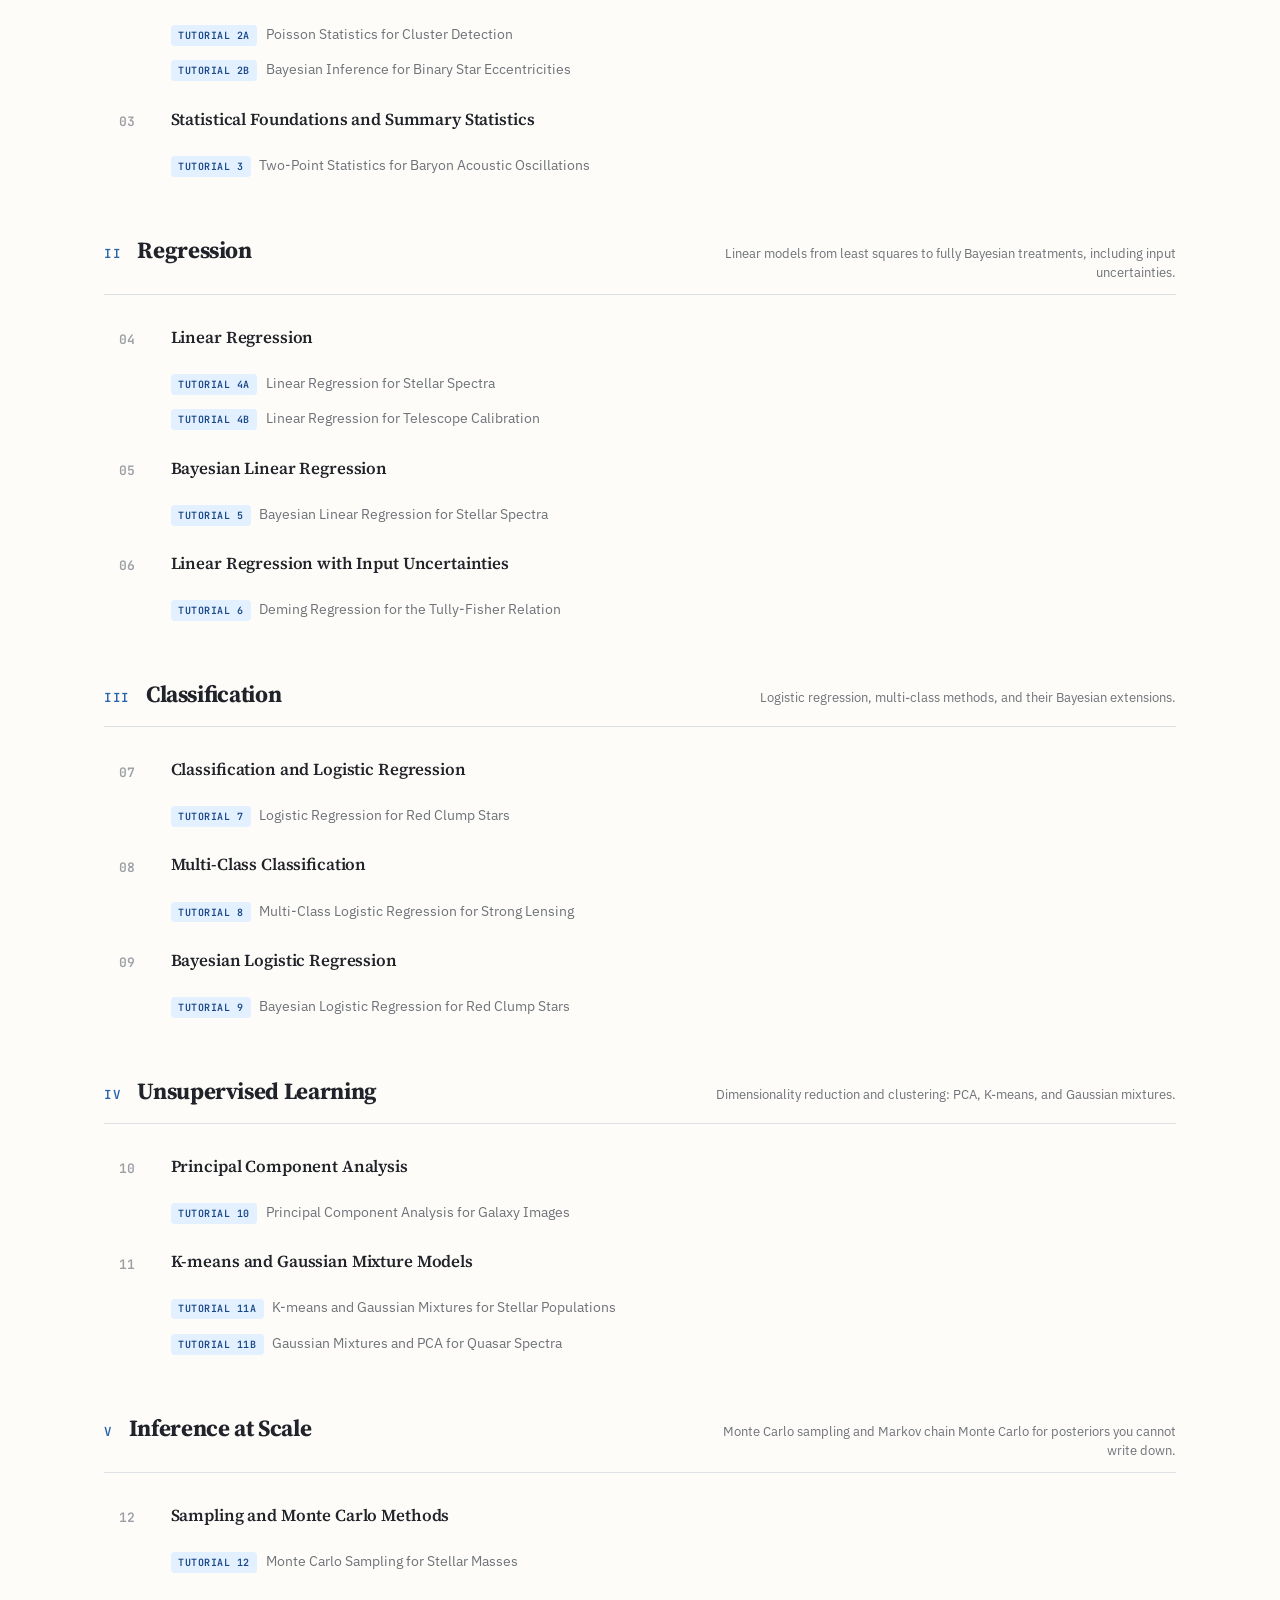
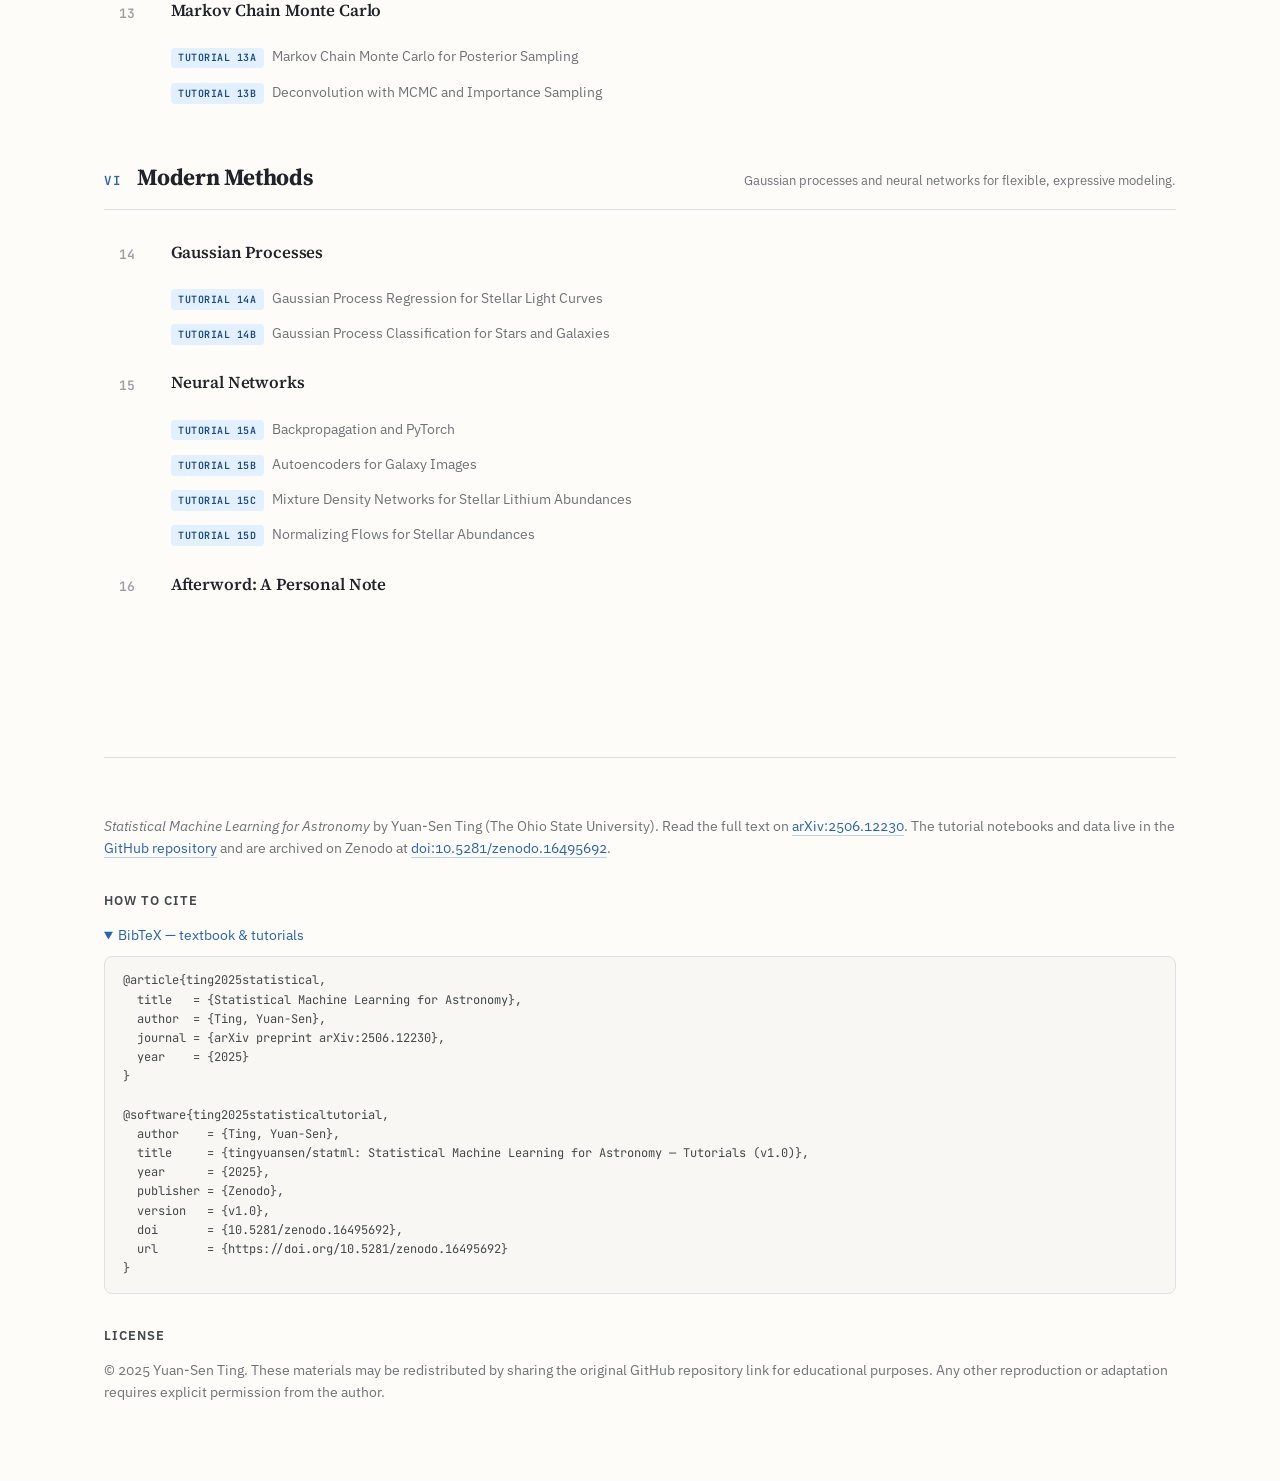
==== commit e3ac9bdc: "Sync with the final textbook and notebooks; rebuild the online reader Tutorials and data - Latest ex" ====
--- a/docs/index.html
+++ b/docs/index.html
@@ -80,7 +80,7 @@
     <p class="lede">A consistently Bayesian, first-principles treatment of machine learning for astronomy — deriving each method from the ground up, with uncertainty quantification and statistical rigor at its core. Sixteen chapters for final-year undergraduates and graduate students, each paired with a hands-on tutorial on real astronomical data.</p>
     <div class="hero-meta">
       <div class="stat"><div class="v">16</div><div class="k">Chapters</div></div>
-      <div class="stat"><div class="v">21</div><div class="k">Tutorials</div></div>
+      <div class="stat"><div class="v">22</div><div class="k">Tutorials</div></div>
       <div class="stat"><div class="v">Runnable</div><div class="k">Code &amp; Outputs</div></div>
     </div>
     <div class="hero-cta">
--- a/docs/assets/style.css
+++ b/docs/assets/style.css
@@ -203,6 +203,10 @@
 .katex{ font-size:1.04em; }
 .katex-display{ margin:1.5rem 0; overflow-x:auto; overflow-y:hidden; padding:.4rem 0; }
 .katex-display::-webkit-scrollbar{ height:6px; }
+/* a #label link (equation, figure) lands with the same room above as a heading */
+.prose [id]{ scroll-margin-top:1.5rem; }
+/* an equation tag ends in a 2px KaTeX strut; keep it inside so no scrollbar shows */
+.katex-display > .katex > .katex-html > .tag{ right:2px; }
 
 /* ============ Notebook code cells ============ */
 .nb-cell{ margin: 1.7rem 0; }
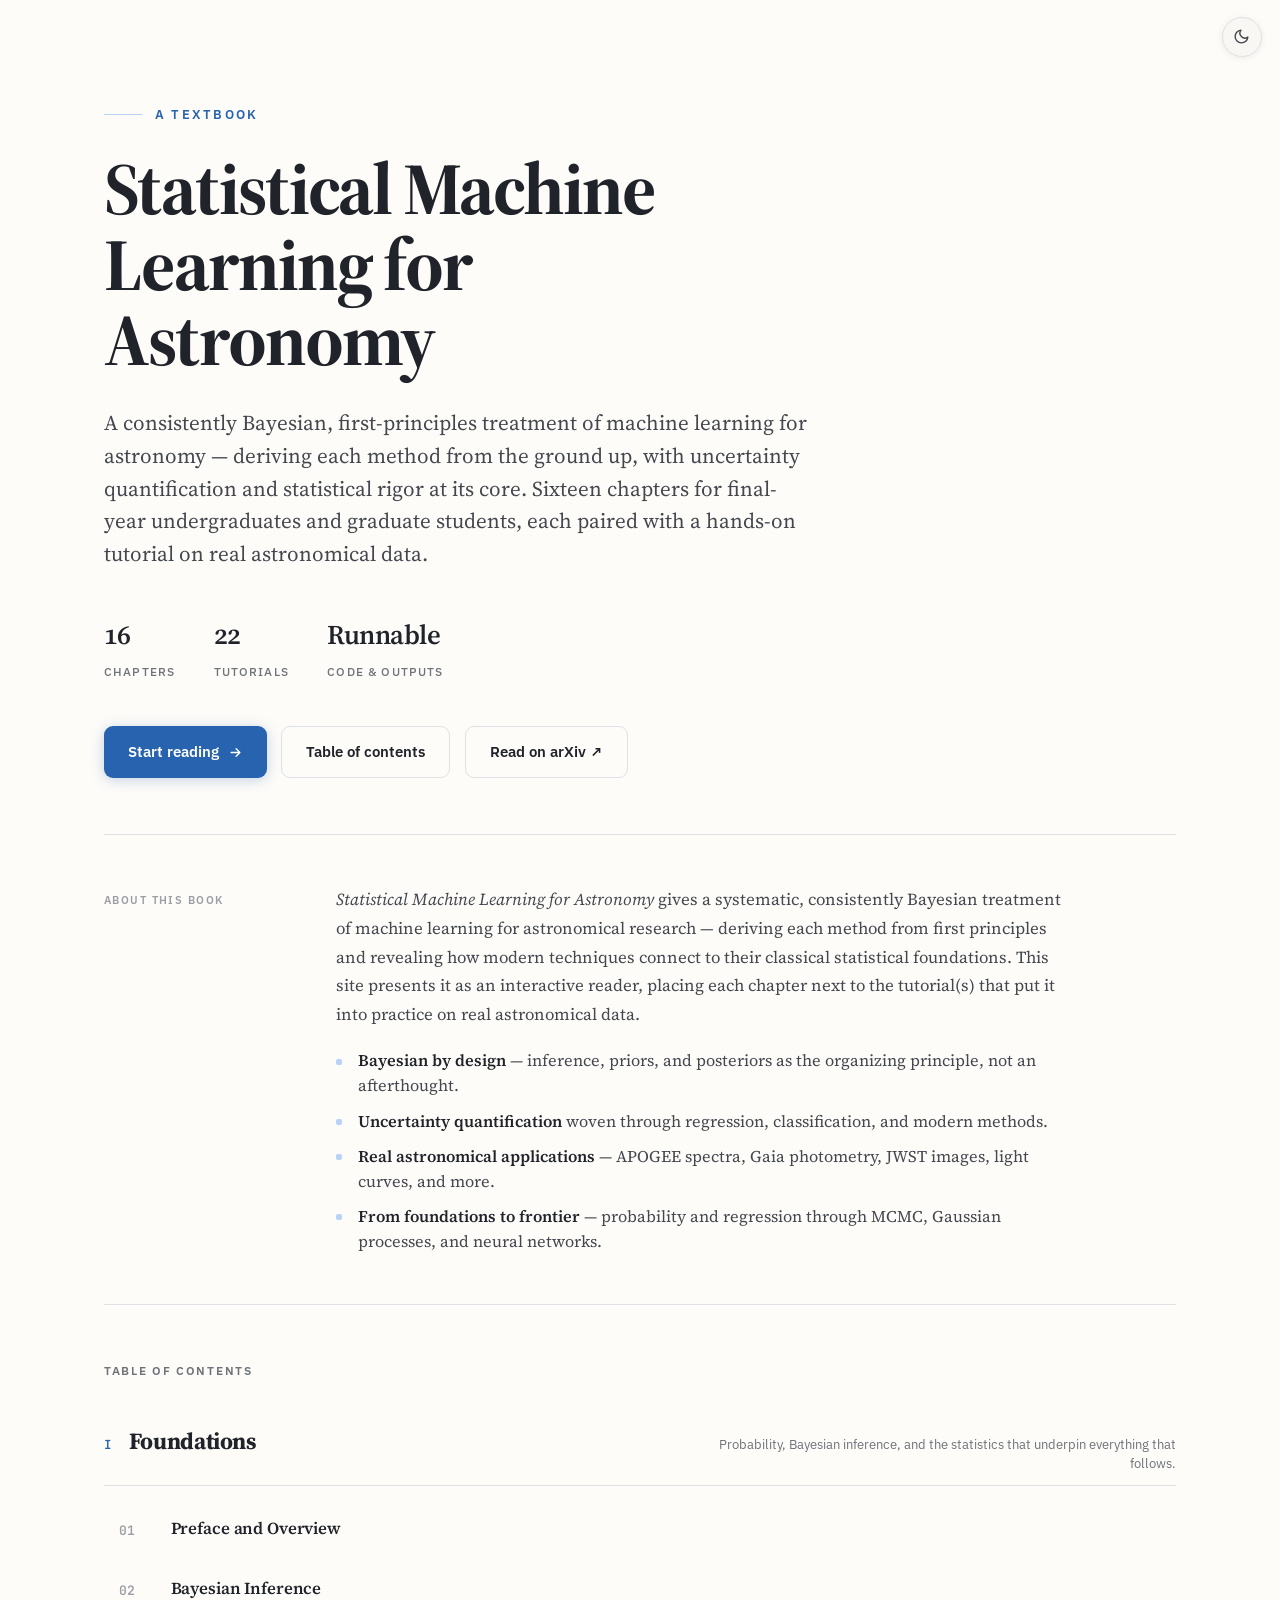
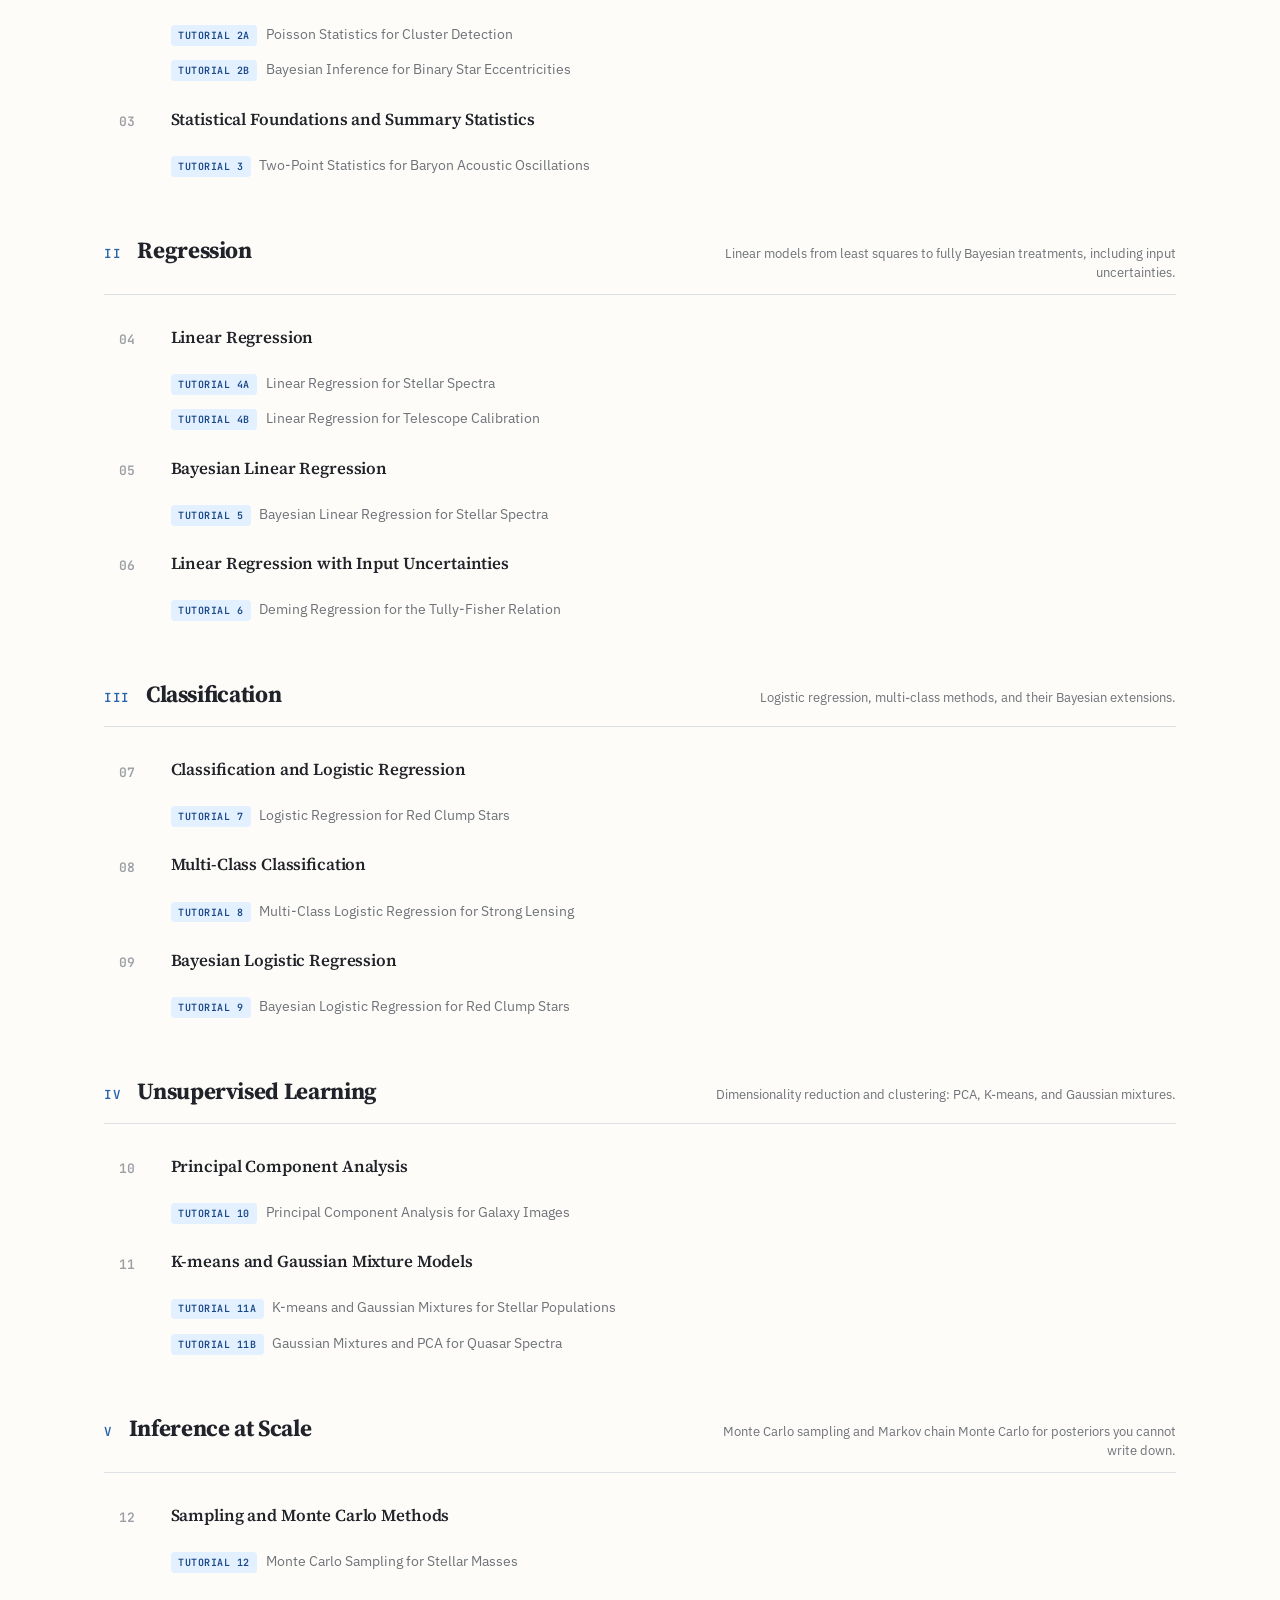
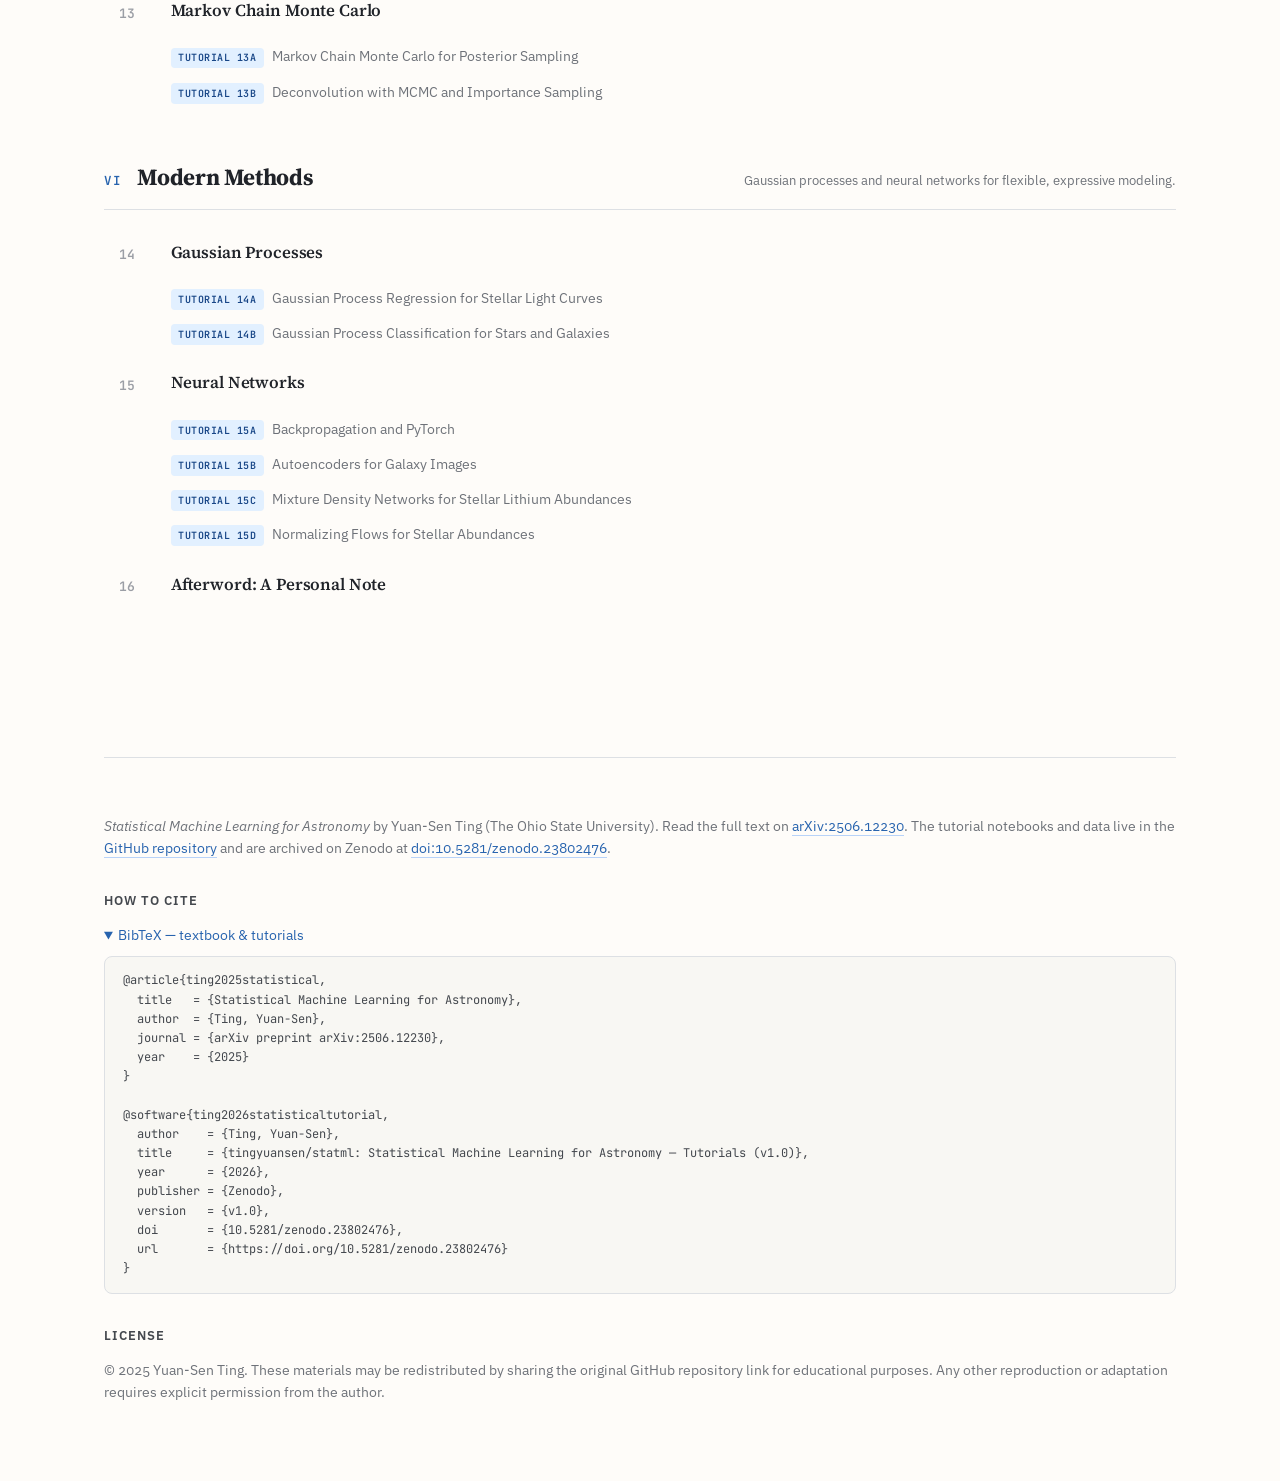
==== commit 73eeb184: "Cite the v1.0 Zenodo archive of the tutorials (doi:10.5281/zenodo.23802476) v1.0 now matches the fir" ====
--- a/docs/index.html
+++ b/docs/index.html
@@ -111,7 +111,7 @@
   </section>
 
   <footer>
-    <p><em>Statistical Machine Learning for Astronomy</em> by Yuan-Sen Ting (The Ohio State University). Read the full text on <a href="https://arxiv.org/abs/2506.12230" target="_blank" rel="noopener">arXiv:2506.12230</a>. The tutorial notebooks and data live in the <a href="https://github.com/tingyuansen/statml" target="_blank" rel="noopener">GitHub repository</a> and are archived on Zenodo at <a href="https://doi.org/10.5281/zenodo.16495692" target="_blank" rel="noopener">doi:10.5281/zenodo.16495692</a>.</p>
+    <p><em>Statistical Machine Learning for Astronomy</em> by Yuan-Sen Ting (The Ohio State University). Read the full text on <a href="https://arxiv.org/abs/2506.12230" target="_blank" rel="noopener">arXiv:2506.12230</a>. The tutorial notebooks and data live in the <a href="https://github.com/tingyuansen/statml" target="_blank" rel="noopener">GitHub repository</a> and are archived on Zenodo at <a href="https://doi.org/10.5281/zenodo.23802476" target="_blank" rel="noopener">doi:10.5281/zenodo.23802476</a>.</p>
 
     <h3>How to cite</h3>
     <details open>
@@ -123,14 +123,14 @@
   year    = {2025}
 }
 
-@software{ting2025statisticaltutorial,
+@software{ting2026statisticaltutorial,
   author    = {Ting, Yuan-Sen},
   title     = {tingyuansen/statml: Statistical Machine Learning for Astronomy — Tutorials (v1.0)},
-  year      = {2025},
+  year      = {2026},
   publisher = {Zenodo},
   version   = {v1.0},
-  doi       = {10.5281/zenodo.16495692},
-  url       = {https://doi.org/10.5281/zenodo.16495692}
+  doi       = {10.5281/zenodo.23802476},
+  url       = {https://doi.org/10.5281/zenodo.23802476}
 }</pre>
     </details>
 
